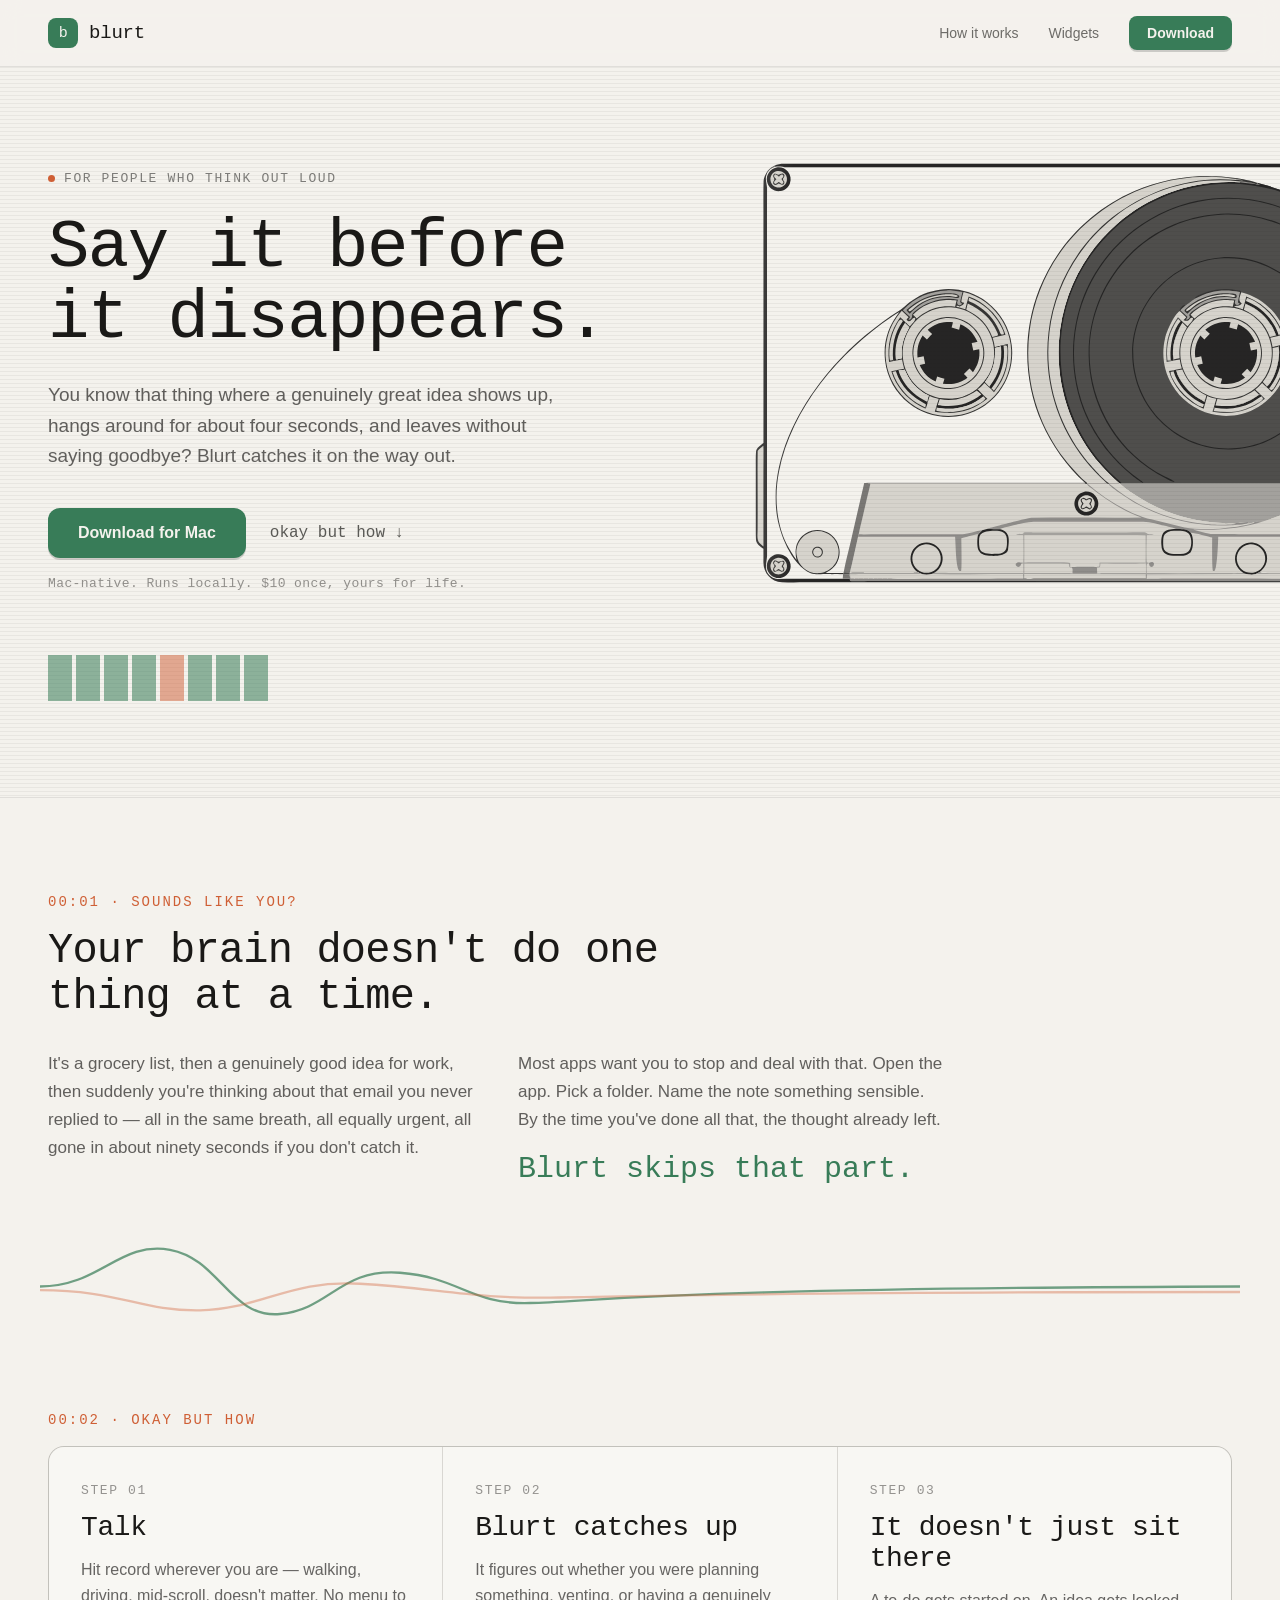
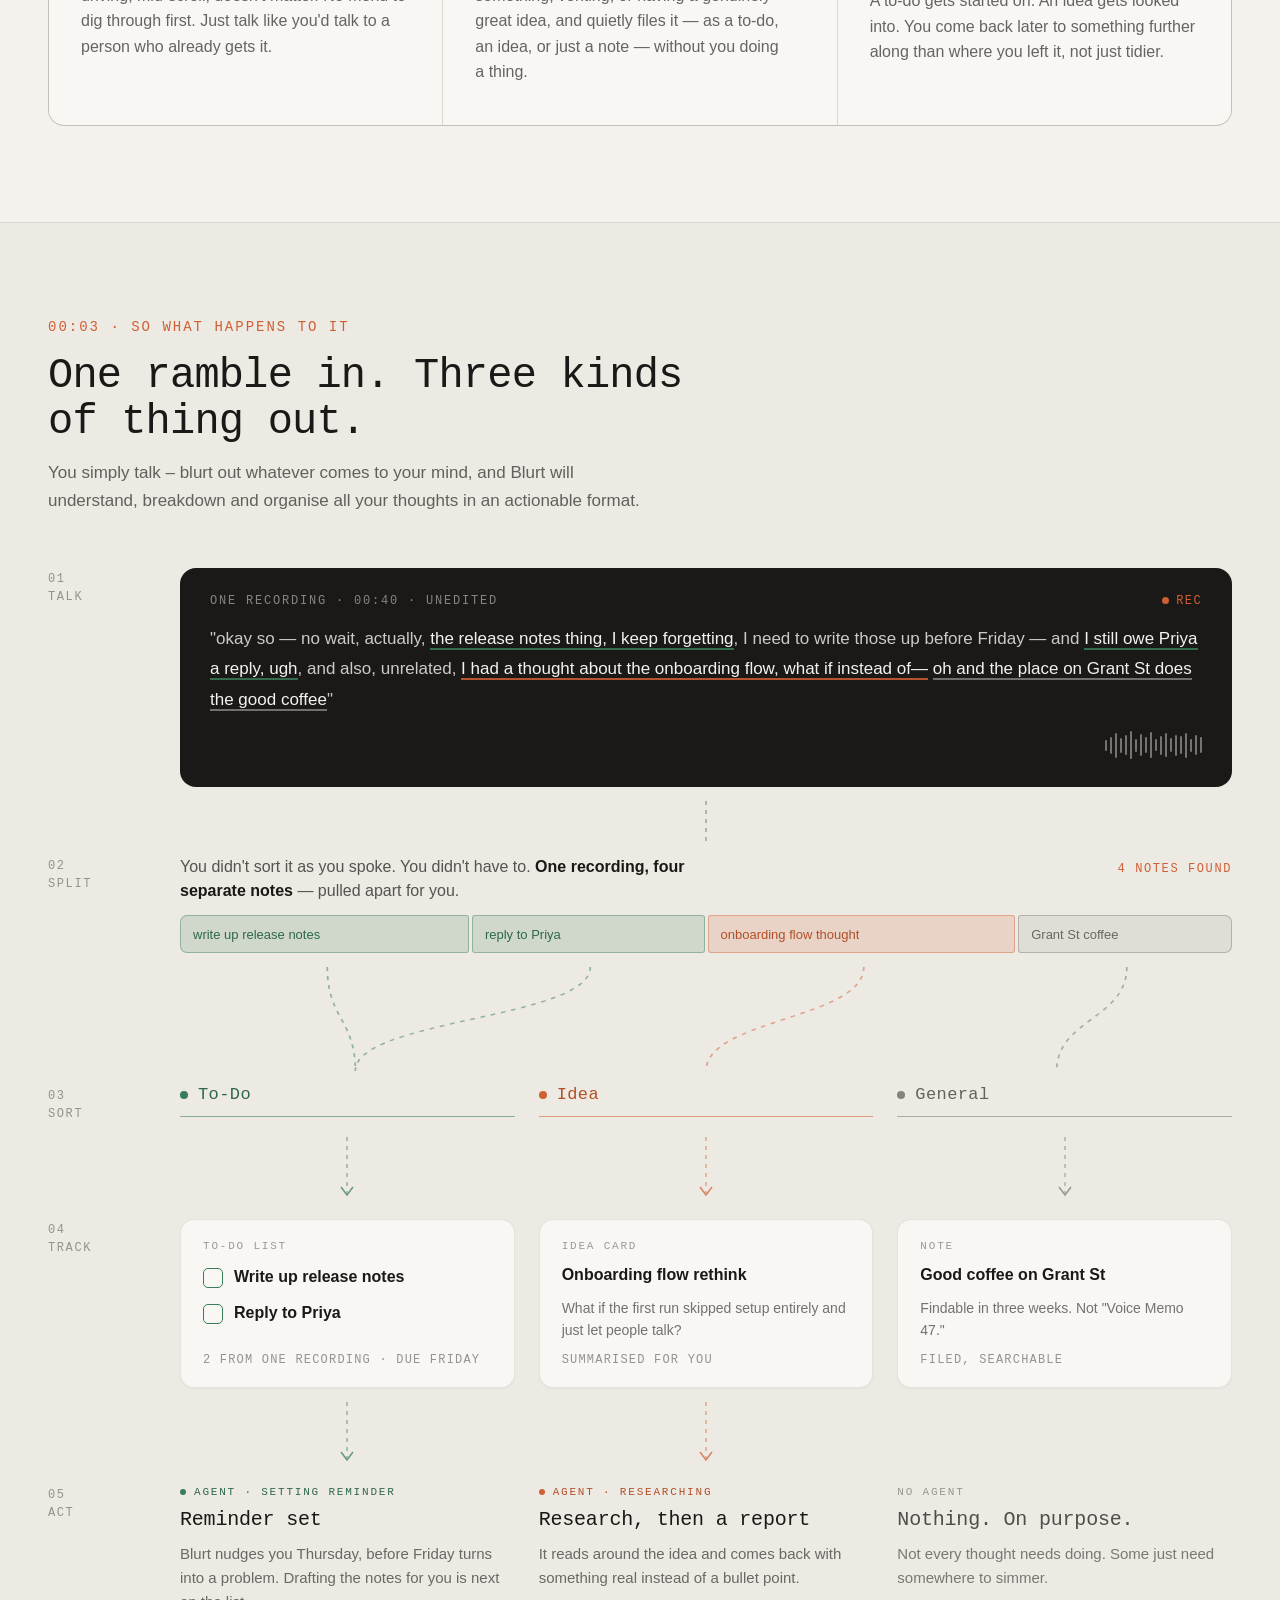
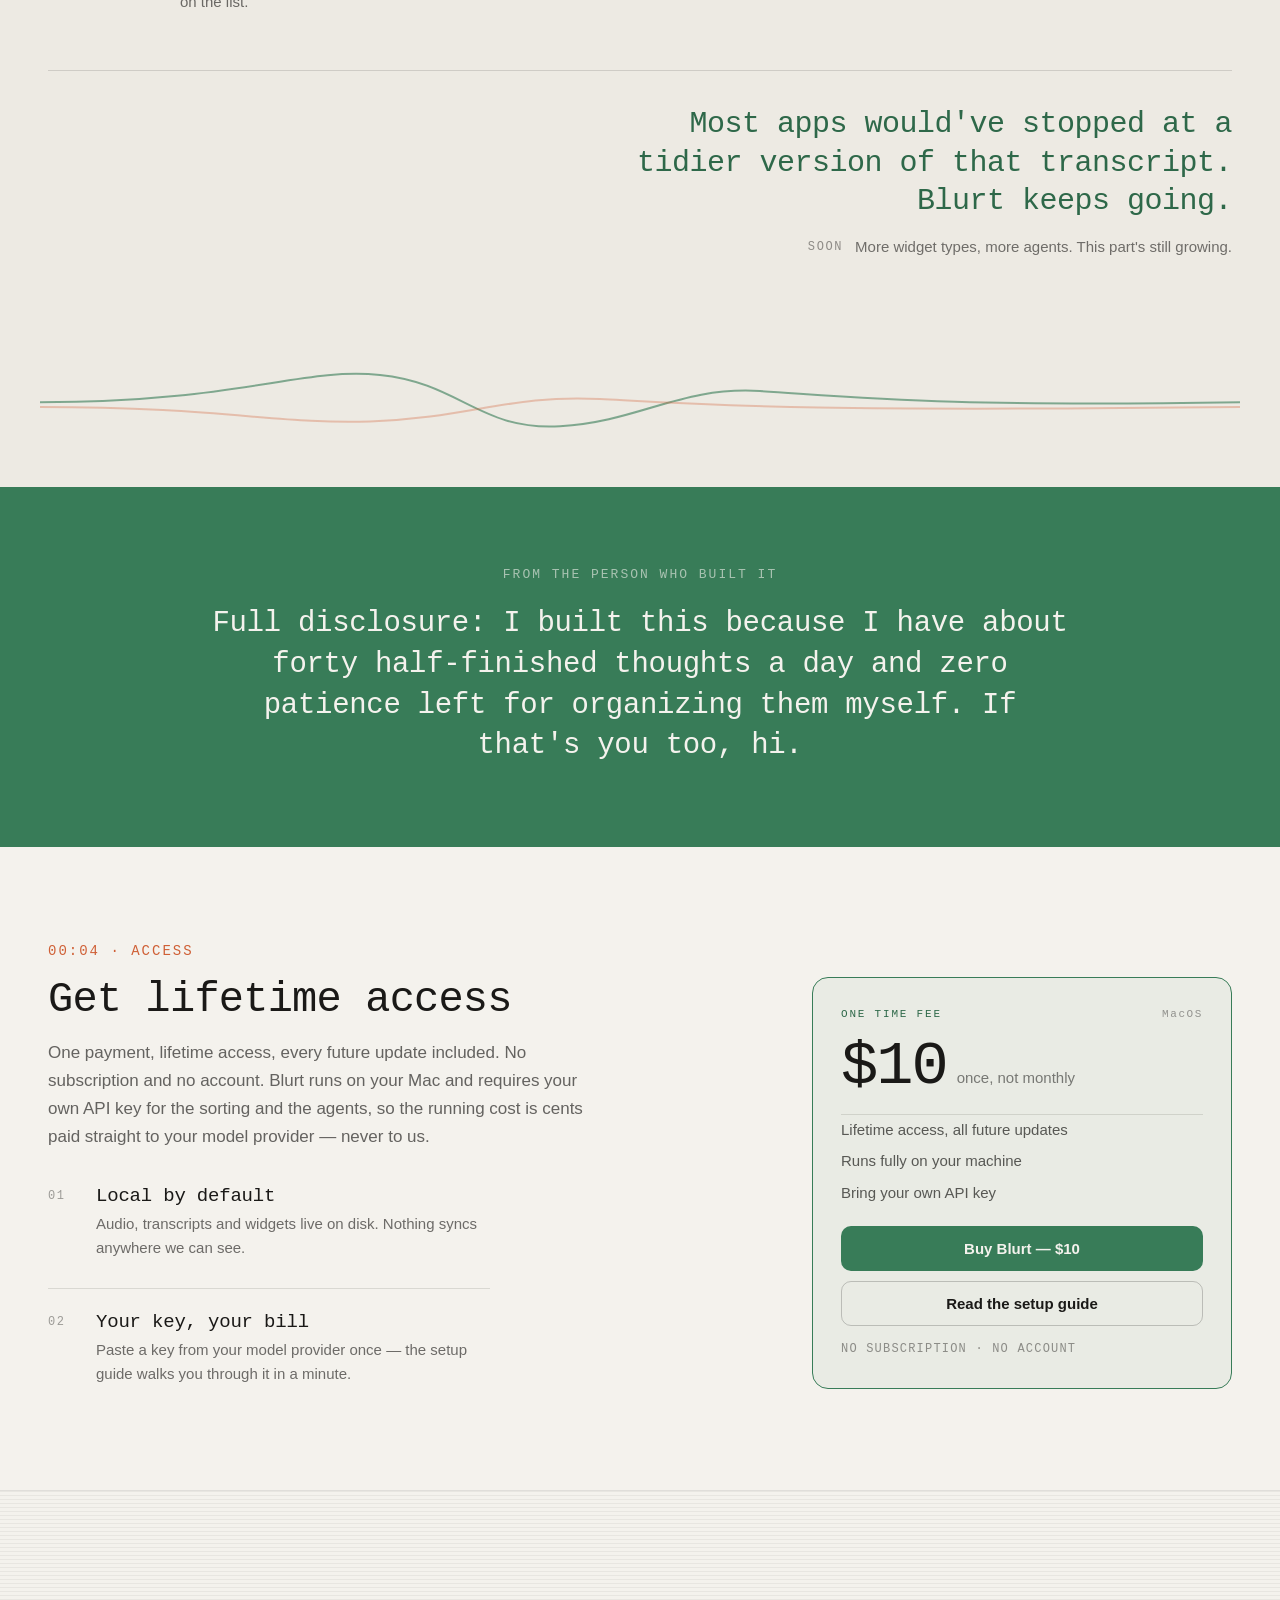
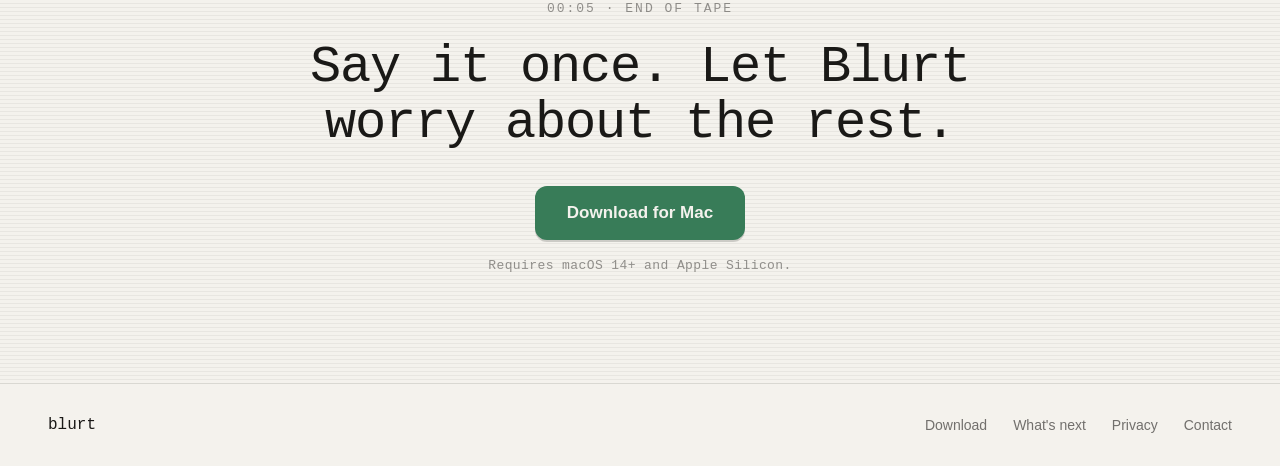
==== blurt/index.html @ 00340344 "Add Blurt landing page Co-Authored-By: Claude Sonnet 5.5 <noreply@anthropic.com>" ====
<!DOCTYPE html>
<html lang="en">
<head>
<meta charset="utf-8">
<meta name="viewport" content="width=device-width, initial-scale=1">
<title>Blurt — Say it before it disappears</title>
<meta name="description" content="Blurt — say it before it disappears.">
<style>
body{margin:0;background:#F4F2ED;-webkit-font-smoothing:antialiased}
a{color:#387C58;text-decoration:none}
a:hover{color:#CF5F35}
@keyframes blurtPulse{0%,100%{opacity:1}50%{opacity:.25}}
@keyframes blurtBars{0%,100%{transform:scaleY(.35)}50%{transform:scaleY(1)}}
</style>
</head>
<body>
<div style="background:#F4F2ED;color:#1A1917;font-family:-apple-system,'SF Pro Text','SF Pro Display','Helvetica Neue',sans-serif;overflow-x:hidden">

  <header style="position:sticky;top:0;z-index:20;display:flex;align-items:center;justify-content:space-between;gap:24px;padding:16px 48px;background:rgba(244,242,237,.86);backdrop-filter:blur(10px);border-bottom:1px solid rgba(26,25,23,.09)">
    <div style="display:flex;align-items:center;gap:11px">
      <div style="width:30px;height:30px;border-radius:8px;background:#387C58;display:flex;align-items:center;justify-content:center;font-family:'American Typewriter','Rockwell','Courier New',serif;font-size:15px;font-weight:500;color:#F4F2ED;letter-spacing:-.5px">b</div>
      <span style="font-family:'American Typewriter','Rockwell','Courier New',serif;font-size:19px;font-weight:500;letter-spacing:-.2px">blurt</span>
    </div>
    <nav style="display:flex;align-items:center;gap:30px">
      <a href="#how" style="font-size:14px;color:rgba(26,25,23,.62)">How it works</a>
      <a href="#sorts" style="font-size:14px;color:rgba(26,25,23,.62)">Widgets</a>
      <a href="#download" style="padding: 9px 18px; border-radius: 8px; background: #387C58; color: #F4F2ED; font-size: 14px; font-weight: 590; box-shadow: 0px 2px 0px 0px #1A19172E">Download</a>
    </nav>
  </header>

  <section style="position:relative;overflow:hidden;border-bottom:1px solid rgba(26,25,23,.09)">
    <div style="position:absolute;inset:0;pointer-events:none;z-index:2;background:repeating-linear-gradient(to bottom,rgba(26,25,23,.055) 0px,rgba(26,25,23,.055) 1px,transparent 1px,transparent 4px)"></div>
    <img src="/blurt/cassette.svg" alt="Cassette tape" style="position:absolute;left:56%;right:auto;top:52px;width:min(58vw,900px);opacity:.85;pointer-events:none;mix-blend-mode:multiply;z-index:0">
    <div style="position:absolute;inset:0;pointer-events:none;z-index:1;background:linear-gradient(to right,#F4F2ED 0%,rgba(244,242,237,.95) 42%,rgba(244,242,237,0) 62%)"></div>
    <div style="position:relative;z-index:3;max-width:1200px;margin:0 auto;padding:104px 48px 96px">
      <div style="max-width:min(600px,52%)">
        <div style="display:flex;align-items:center;gap:9px;margin-bottom:26px">
          <span style="width:7px;height:7px;border-radius:50%;background:#CF5F35;animation:blurtPulse 2.6s ease-in-out infinite"></span>
          <span style="font-family:'American Typewriter','Rockwell','Courier New',serif;font-size:13px;letter-spacing:1.6px;text-transform:uppercase;color:rgba(26,25,23,.55)">for people who think out loud</span>
        </div>
        <h1 style="margin:0 0 26px;font-family:'American Typewriter','Rockwell','Courier New',serif;font-size:clamp(44px,5.4vw,74px);line-height:1.03;font-weight:500;letter-spacing:-1.6px;text-wrap:balance">Say it before it disappears.</h1>
        <p style="margin:0 0 36px;font-size:19px;line-height:1.6;color:rgba(26,25,23,.68);max-width:520px;text-wrap:pretty">You know that thing where a genuinely great idea shows up, hangs around for about four seconds, and leaves without saying goodbye? Blurt catches it on the way out.</p>
        <div style="display:flex;align-items:center;gap:24px;flex-wrap:wrap">
          <a href="#download" style="padding: 16px 30px; border-radius: 12px; background: #387C58; color: #F4F2ED; font-size: 16px; font-weight: 600; box-shadow: 0px 2px 0px 0px #1A19172E">Download for Mac</a>
          <a href="#how" style="font-family:'American Typewriter','Rockwell','Courier New',serif;font-size:16px;color:rgba(26,25,23,.7)">okay but how ↓</a>
        </div>
        <p style="margin:18px 0 0;font-family:'American Typewriter','Rockwell','Courier New',serif;font-size:13px;letter-spacing:.4px;color:rgba(26,25,23,.45)">Mac-native. Runs locally. $10 once, yours for life.</p>
      </div>
      <div style="display:flex;align-items:center;gap:4px;height:46px;margin-top:64px;width:220px">
        <span style="flex:1;background:#387C58;opacity:.55;height:100%;transform-origin:center;animation:blurtBars 1.4s ease-in-out infinite"></span>
        <span style="flex:1;background:#387C58;opacity:.55;height:100%;transform-origin:center;animation:blurtBars 1.4s ease-in-out .15s infinite"></span>
        <span style="flex:1;background:#387C58;opacity:.55;height:100%;transform-origin:center;animation:blurtBars 1.4s ease-in-out .3s infinite"></span>
        <span style="flex:1;background:#387C58;opacity:.55;height:100%;transform-origin:center;animation:blurtBars 1.4s ease-in-out .45s infinite"></span>
        <span style="flex:1;background:#CF5F35;opacity:.5;height:100%;transform-origin:center;animation:blurtBars 1.4s ease-in-out .6s infinite"></span>
        <span style="flex:1;background:#387C58;opacity:.55;height:100%;transform-origin:center;animation:blurtBars 1.4s ease-in-out .75s infinite"></span>
        <span style="flex:1;background:#387C58;opacity:.55;height:100%;transform-origin:center;animation:blurtBars 1.4s ease-in-out .9s infinite"></span>
        <span style="flex:1;background:#387C58;opacity:.55;height:100%;transform-origin:center;animation:blurtBars 1.4s ease-in-out 1.05s infinite"></span>
      </div>
    </div>
  </section>

  <section style="max-width:1200px;margin:0 auto;padding:96px 48px 40px">
    <div style="font-family:'American Typewriter','Rockwell','Courier New',serif;font-size:14px;font-weight:500;letter-spacing:2px;color:#CF5F35;margin-bottom:18px">00:01 · SOUNDS LIKE YOU?</div>
    <h2 style="margin:0 0 30px;font-family:'American Typewriter','Rockwell','Courier New',serif;font-size:42px;line-height:1.1;letter-spacing:-.8px;max-width:640px;font-weight:500">Your brain doesn't do one thing at a time.</h2>
    <div style="display:grid;grid-template-columns:repeat(2,minmax(0,1fr));gap:40px;max-width:900px">
      <p style="margin:0;font-size:17px;line-height:1.65;color:rgba(26,25,23,.68);text-wrap:pretty">It's a grocery list, then a genuinely good idea for work, then suddenly you're thinking about that email you never replied to — all in the same breath, all equally urgent, all gone in about ninety seconds if you don't catch it.</p>
      <div style="display:flex;flex-direction:column;gap:18px">
        <p style="margin:0;font-size:17px;line-height:1.65;color:rgba(26,25,23,.68);text-wrap:pretty">Most apps want you to stop and deal with that. Open the app. Pick a folder. Name the note something sensible. By the time you've done all that, the thought already left.</p>
        <p style="margin: 0; font-family: 'American Typewriter','Rockwell','Courier New',serif; font-size: 30px; color: #387C58; font-weight: 500">Blurt skips that part.</p>
      </div>
    </div>
  </section>

  <div style="max-width:1200px;margin:0 auto;padding:0 0 20px">
    <svg viewBox="0 0 1200 120" preserveAspectRatio="none" style="display:block;width:100%;height:110px" fill="none">
      <path d="M0,66 C60,66 80,16 130,26 C180,36 190,101 240,96 C290,91 300,46 360,51 C420,56 430,86 490,84 C560,82 620,68 1200,66" stroke="#387C58" stroke-width="2.5" stroke-linecap="round" opacity=".7"></path>
      <path d="M0,70 C80,70 100,93 160,92 C220,91 250,58 320,63 C400,68 430,80 520,78 C700,74 900,72 1200,72" stroke="#CF5F35" stroke-width="2.5" stroke-linecap="round" opacity=".38"></path>
    </svg>
  </div>

  <section id="how" style="max-width:1200px;margin:0 auto;padding:56px 48px 96px">
    <div style="font-family:'American Typewriter','Rockwell','Courier New',serif;font-size:14px;font-weight:500;letter-spacing:2px;color:#CF5F35;margin-bottom:18px">00:02 · OKAY BUT HOW</div>
    <div style="display:grid;grid-template-columns:repeat(3,minmax(0,1fr));gap:1px;background:rgba(26,25,23,.12);border:1px solid rgba(26,25,23,.12);border-radius:16px;overflow:hidden">
      <div style="background:#F8F7F3;padding:36px 32px 40px;display:flex;flex-direction:column;gap:14px">
        <div style="font-family:'American Typewriter','Rockwell','Courier New',serif;font-size:13px;letter-spacing:1.6px;color:rgba(26,25,23,.45)">STEP 01</div>
        <h3 style="margin:0;font-family:'American Typewriter','Rockwell','Courier New',serif;font-size:28px;letter-spacing:-.4px;font-weight:500">Talk</h3>
        <p style="margin:0;font-size:16px;line-height:1.6;color:rgba(26,25,23,.66);text-wrap:pretty">Hit record wherever you are — walking, driving, mid-scroll, doesn't matter. No menu to dig through first. Just talk like you'd talk to a person who already gets it.</p>
      </div>
      <div style="background:#F8F7F3;padding:36px 32px 40px;display:flex;flex-direction:column;gap:14px">
        <div style="font-family:'American Typewriter','Rockwell','Courier New',serif;font-size:13px;letter-spacing:1.6px;color:rgba(26,25,23,.45)">STEP 02</div>
        <h3 style="margin:0;font-family:'American Typewriter','Rockwell','Courier New',serif;font-size:28px;letter-spacing:-.4px;font-weight:500">Blurt catches up</h3>
        <p style="margin:0;font-size:16px;line-height:1.6;color:rgba(26,25,23,.66);text-wrap:pretty">It figures out whether you were planning something, venting, or having a genuinely great idea, and quietly files it — as a to-do, an idea, or just a note — without you doing a thing.</p>
      </div>
      <div style="background:#F8F7F3;padding:36px 32px 40px;display:flex;flex-direction:column;gap:14px">
        <div style="font-family:'American Typewriter','Rockwell','Courier New',serif;font-size:13px;letter-spacing:1.6px;color:rgba(26,25,23,.45)">STEP 03</div>
        <h3 style="margin:0;font-family:'American Typewriter','Rockwell','Courier New',serif;font-size:28px;letter-spacing:-.4px;font-weight:500">It doesn't just sit there</h3>
        <p style="margin:0;font-size:16px;line-height:1.6;color:rgba(26,25,23,.66);text-wrap:pretty">A to-do gets started on. An idea gets looked into. You come back later to something further along than where you left it, not just tidier.</p>
      </div>
    </div>
  </section>

  <section id="sorts" style="background:#EDEAE3;border-top:1px solid rgba(26,25,23,.09)">
    <div style="max-width: 1200px; margin: 0 auto; padding: 96px 48px; padding-left: 48px; padding-right: 48px">
      <div style="font-family:'American Typewriter','Rockwell','Courier New',serif;font-size:14px;font-weight:500;letter-spacing:2px;color:#CF5F35;margin-bottom:18px">00:03 · SO WHAT HAPPENS TO IT</div>
      <h2 style="margin:0 0 14px;font-weight:500;font-family:'American Typewriter','Rockwell','Courier New',serif;font-size:42px;line-height:1.1;letter-spacing:-.8px;max-width:700px">One ramble in. Three kinds of thing out.</h2>
      <p style="margin:0 0 52px;font-size:17px;line-height:1.65;color:rgba(26,25,23,.66);max-width:600px;text-wrap:pretty">You simply talk – blurt out whatever comes to your mind, and Blurt will understand, breakdown and organise all your thoughts in an actionable format.&nbsp;</p>

      <div style="display:grid;grid-template-columns:104px minmax(0,1fr);gap:14px 28px;align-items:start">

        <div style="padding-top:2px;font-family:'American Typewriter','Rockwell','Courier New',serif;font-size:12px;letter-spacing:1.6px;color:rgba(26,25,23,.42);line-height:1.5">01<br>TALK</div>
        <div style="background:#1A1917;border-radius:16px;padding:26px 30px 28px;display:flex;flex-direction:column;gap:16px">
          <div style="display:flex;align-items:center;justify-content:space-between">
            <span style="font-family:'American Typewriter','Rockwell','Courier New',serif;font-size:12px;letter-spacing:1.8px;color:rgba(244,242,237,.5)">ONE RECORDING · 00:40 · UNEDITED</span>
            <span style="display:flex;align-items:center;gap:7px;font-family:'American Typewriter','Rockwell','Courier New',serif;font-size:12px;letter-spacing:1.4px;color:#CF5F35"><span style="width:7px;height:7px;border-radius:50%;background:#CF5F35;animation:blurtPulse 1.8s ease-in-out infinite"></span>REC</span>
          </div>
          <p style="margin:0;font-size:17px;line-height:1.8;color:rgba(244,242,237,.82);text-wrap:pretty">"okay so — no wait, actually, <span style="color:#F4F2ED;border-bottom:2px solid rgba(56,124,88,.85)">the release notes thing, I keep forgetting</span>, I need to write those up before Friday — and <span style="color:#F4F2ED;border-bottom:2px solid rgba(56,124,88,.85)">I still owe Priya a reply, ugh</span>, and also, unrelated, <span style="color:#F4F2ED;border-bottom:2px solid rgba(207,95,53,.85)">I had a thought about the onboarding flow, what if instead of—</span> <span style="color:#F4F2ED;border-bottom:2px solid rgba(244,242,237,.4)">oh and the place on Grant St does the good coffee</span>"</p>
          <div style="display:flex;align-items:center;justify-content:flex-end;gap:3px;height:28px"><span style="width:2px;flex:none;border-radius:1px;background:rgba(244,242,237,.42);height:38%;transform-origin:center;animation:blurtBars 1.15s ease-in-out 0.00s infinite"></span><span style="width:2px;flex:none;border-radius:1px;background:rgba(244,242,237,.42);height:62%;transform-origin:center;animation:blurtBars 1.28s ease-in-out 0.04s infinite"></span><span style="width:2px;flex:none;border-radius:1px;background:rgba(244,242,237,.42);height:88%;transform-origin:center;animation:blurtBars 1.41s ease-in-out 0.09s infinite"></span><span style="width:2px;flex:none;border-radius:1px;background:rgba(244,242,237,.42);height:54%;transform-origin:center;animation:blurtBars 1.54s ease-in-out 0.14s infinite"></span><span style="width:2px;flex:none;border-radius:1px;background:rgba(244,242,237,.42);height:72%;transform-origin:center;animation:blurtBars 1.67s ease-in-out 0.18s infinite"></span><span style="width:2px;flex:none;border-radius:1px;background:rgba(244,242,237,.42);height:100%;transform-origin:center;animation:blurtBars 1.80s ease-in-out 0.22s infinite"></span><span style="width:2px;flex:none;border-radius:1px;background:rgba(244,242,237,.42);height:46%;transform-origin:center;animation:blurtBars 1.93s ease-in-out 0.27s infinite"></span><span style="width:2px;flex:none;border-radius:1px;background:rgba(244,242,237,.42);height:80%;transform-origin:center;animation:blurtBars 1.15s ease-in-out 0.32s infinite"></span><span style="width:2px;flex:none;border-radius:1px;background:rgba(244,242,237,.42);height:58%;transform-origin:center;animation:blurtBars 1.28s ease-in-out 0.36s infinite"></span><span style="width:2px;flex:none;border-radius:1px;background:rgba(244,242,237,.42);height:94%;transform-origin:center;animation:blurtBars 1.41s ease-in-out 0.40s infinite"></span><span style="width:2px;flex:none;border-radius:1px;background:rgba(244,242,237,.42);height:42%;transform-origin:center;animation:blurtBars 1.54s ease-in-out 0.45s infinite"></span><span style="width:2px;flex:none;border-radius:1px;background:rgba(244,242,237,.42);height:68%;transform-origin:center;animation:blurtBars 1.67s ease-in-out 0.49s infinite"></span><span style="width:2px;flex:none;border-radius:1px;background:rgba(244,242,237,.42);height:86%;transform-origin:center;animation:blurtBars 1.80s ease-in-out 0.54s infinite"></span><span style="width:2px;flex:none;border-radius:1px;background:rgba(244,242,237,.42);height:50%;transform-origin:center;animation:blurtBars 1.93s ease-in-out 0.58s infinite"></span><span style="width:2px;flex:none;border-radius:1px;background:rgba(244,242,237,.42);height:76%;transform-origin:center;animation:blurtBars 1.15s ease-in-out 0.63s infinite"></span><span style="width:2px;flex:none;border-radius:1px;background:rgba(244,242,237,.42);height:64%;transform-origin:center;animation:blurtBars 1.28s ease-in-out 0.67s infinite"></span><span style="width:2px;flex:none;border-radius:1px;background:rgba(244,242,237,.42);height:90%;transform-origin:center;animation:blurtBars 1.41s ease-in-out 0.72s infinite"></span><span style="width:2px;flex:none;border-radius:1px;background:rgba(244,242,237,.42);height:48%;transform-origin:center;animation:blurtBars 1.54s ease-in-out 0.77s infinite"></span><span style="width:2px;flex:none;border-radius:1px;background:rgba(244,242,237,.42);height:70%;transform-origin:center;animation:blurtBars 1.67s ease-in-out 0.81s infinite"></span><span style="width:2px;flex:none;border-radius:1px;background:rgba(244,242,237,.42);height:56%;transform-origin:center;animation:blurtBars 1.80s ease-in-out 0.85s infinite"></span></div>
        </div>

        <div></div>
        <svg viewBox="0 0 900 40" preserveAspectRatio="none" style="display:block;width:100%;height:40px" fill="none">
          <path d="M450 0 L450 40" stroke="rgba(26,25,23,.3)" stroke-width="1.5" stroke-dasharray="4 5"></path>
        </svg>

        <div style="padding-top:2px;font-family:'American Typewriter','Rockwell','Courier New',serif;font-size:12px;letter-spacing:1.6px;color:rgba(26,25,23,.42);line-height:1.5">02<br>SPLIT</div>
        <div style="display:flex;flex-direction:column;gap:12px">
          <div style="display:flex;align-items:baseline;justify-content:space-between;gap:16px">
            <p style="margin:0;font-size:16px;line-height:1.5;color:rgba(26,25,23,.72);max-width:560px;text-wrap:pretty">You didn't sort it as you spoke. You didn't have to. <span style="color:#1A1917;font-weight:590">One recording, four separate notes</span> — pulled apart for you.</p>
            <span style="font-family:'American Typewriter','Rockwell','Courier New',serif;font-size:12px;letter-spacing:1.6px;color:#CF5F35;flex:none">4 NOTES FOUND</span>
          </div>
          <div style="display:flex;gap:3px;height:38px">
            <div style="flex:28;border-radius:7px 3px 3px 7px;background:rgba(56,124,88,.16);border:1px solid rgba(56,124,88,.4);display:flex;align-items:center;padding:0 12px;overflow:hidden"><span style="font-size:13px;color:#2E6849;white-space:nowrap;overflow:hidden;text-overflow:ellipsis">write up release notes</span></div>
            <div style="flex:22;border-radius:3px;background:rgba(56,124,88,.16);border:1px solid rgba(56,124,88,.4);display:flex;align-items:center;padding:0 12px;overflow:hidden"><span style="font-size:13px;color:#2E6849;white-space:nowrap;overflow:hidden;text-overflow:ellipsis">reply to Priya</span></div>
            <div style="flex:30;border-radius:3px;background:rgba(207,95,53,.16);border:1px solid rgba(207,95,53,.4);display:flex;align-items:center;padding:0 12px;overflow:hidden"><span style="font-size:13px;color:#B24F28;white-space:nowrap;overflow:hidden;text-overflow:ellipsis">onboarding flow thought</span></div>
            <div style="flex:20;border-radius:3px 7px 7px 3px;background:rgba(26,25,23,.06);border:1px solid rgba(26,25,23,.22);display:flex;align-items:center;padding:0 12px;overflow:hidden"><span style="font-size:13px;color:rgba(26,25,23,.6);white-space:nowrap;overflow:hidden;text-overflow:ellipsis">Grant St coffee</span></div>
          </div>
        </div>

        <div></div>
        <svg viewBox="0 0 900 104" preserveAspectRatio="none" style="display:block;width:100%;height:104px" fill="none">
          <path d="M126 0 C126 52 150 52 150 104" stroke="rgba(56,124,88,.5)" stroke-width="1.5" stroke-dasharray="4 5"></path>
          <path d="M351 0 C351 52 150 52 150 104" stroke="rgba(56,124,88,.5)" stroke-width="1.5" stroke-dasharray="4 5"></path>
          <path d="M585 0 C585 52 450 52 450 104" stroke="rgba(207,95,53,.5)" stroke-width="1.5" stroke-dasharray="4 5"></path>
          <path d="M810 0 C810 52 750 52 750 104" stroke="rgba(26,25,23,.3)" stroke-width="1.5" stroke-dasharray="4 5"></path>
        </svg>

        <div style="padding-top:2px;font-family:'American Typewriter','Rockwell','Courier New',serif;font-size:12px;letter-spacing:1.6px;color:rgba(26,25,23,.42);line-height:1.5">03<br>SORT</div>
        <div style="display:grid;grid-template-columns:repeat(3,minmax(0,1fr));gap:24px">
          <div style="display:flex;align-items:center;gap:10px;padding:0 0 12px;border-bottom:1.5px solid rgba(56,124,88,.55)">
            <span style="width:8px;height:8px;border-radius:50%;background:#387C58;flex:none"></span>
            <span style="font-family:'American Typewriter','Rockwell','Courier New',serif;font-size:17px;letter-spacing:.4px;color:#2E6849">To-Do</span>
          </div>
          <div style="display:flex;align-items:center;gap:10px;padding:0 0 12px;border-bottom:1.5px solid rgba(207,95,53,.55)">
            <span style="width:8px;height:8px;border-radius:50%;background:#CF5F35;flex:none"></span>
            <span style="font-family:'American Typewriter','Rockwell','Courier New',serif;font-size:17px;letter-spacing:.4px;color:#B24F28">Idea</span>
          </div>
          <div style="display:flex;align-items:center;gap:10px;padding:0 0 12px;border-bottom:1.5px solid rgba(26,25,23,.3)">
            <span style="width:8px;height:8px;border-radius:50%;background:rgba(26,25,23,.5);flex:none"></span>
            <span style="font-family:'American Typewriter','Rockwell','Courier New',serif;font-size:17px;letter-spacing:.4px;color:rgba(26,25,23,.65)">General</span>
          </div>
        </div>

        <div></div>
        <div style="display:grid;grid-template-columns:repeat(3,minmax(0,1fr));gap:24px">
          <div style="display:flex;justify-content:center"><svg viewBox="0 0 40 68" style="display:block;width:40px;height:68px" fill="none"><path d="M20 0 L20 56" stroke="rgba(56,124,88,.5)" stroke-width="1.5" stroke-dasharray="4 5"></path><path d="M14 50 L20 58 L26 50" stroke="rgba(56,124,88,.75)" stroke-width="1.5"></path></svg></div>
          <div style="display:flex;justify-content:center"><svg viewBox="0 0 40 68" style="display:block;width:40px;height:68px" fill="none"><path d="M20 0 L20 56" stroke="rgba(207,95,53,.5)" stroke-width="1.5" stroke-dasharray="4 5"></path><path d="M14 50 L20 58 L26 50" stroke="rgba(207,95,53,.75)" stroke-width="1.5"></path></svg></div>
          <div style="display:flex;justify-content:center"><svg viewBox="0 0 40 68" style="display:block;width:40px;height:68px" fill="none"><path d="M20 0 L20 56" stroke="rgba(26,25,23,.28)" stroke-width="1.5" stroke-dasharray="4 5"></path><path d="M14 50 L20 58 L26 50" stroke="rgba(26,25,23,.4)" stroke-width="1.5"></path></svg></div>
        </div>

        <div style="padding-top:2px;font-family:'American Typewriter','Rockwell','Courier New',serif;font-size:12px;letter-spacing:1.6px;color:rgba(26,25,23,.42);line-height:1.5">04<br>TRACK</div>
        <div style="display:grid;grid-template-columns:repeat(3,minmax(0,1fr));gap:24px;align-items:stretch">
          <div style="background:#F8F7F3;border:1px solid rgba(26,25,23,.09);border-radius:14px;padding:20px 22px;display:flex;flex-direction:column;gap:14px;box-shadow:0 1px 2px rgba(26,25,23,.04)">
            <span style="font-family:'American Typewriter','Rockwell','Courier New',serif;font-size:11px;letter-spacing:1.8px;color:rgba(26,25,23,.42)">TO-DO LIST</span>
            <div style="display:flex;gap:11px;align-items:flex-start">
              <span style="width:18px;height:18px;border-radius:5px;border:1.5px solid #387C58;flex:none;margin-top:2px"></span>
              <span style="font-size:16px;font-weight:590;line-height:1.35">Write up release notes</span>
            </div>
            <div style="display:flex;gap:11px;align-items:flex-start">
              <span style="width:18px;height:18px;border-radius:5px;border:1.5px solid #387C58;flex:none;margin-top:2px"></span>
              <span style="font-size:16px;font-weight:590;line-height:1.35">Reply to Priya</span>
            </div>
            <span style="align-self:flex-start;font-family:'American Typewriter','Rockwell','Courier New',serif;font-size:12px;letter-spacing:1.2px;color:rgba(26,25,23,.45);margin-top:auto">2 FROM ONE RECORDING · DUE FRIDAY</span>
          </div>
          <div style="background:#F8F7F3;border:1px solid rgba(26,25,23,.09);border-radius:14px;padding:20px 22px;display:flex;flex-direction:column;gap:12px;box-shadow:0 1px 2px rgba(26,25,23,.04)">
            <span style="font-family:'American Typewriter','Rockwell','Courier New',serif;font-size:11px;letter-spacing:1.8px;color:rgba(26,25,23,.42)">IDEA CARD</span>
            <span style="font-size:16px;font-weight:590;line-height:1.35">Onboarding flow rethink</span>
            <p style="margin:0;font-size:14px;line-height:1.55;color:rgba(26,25,23,.6)">What if the first run skipped setup entirely and just let people talk?</p>
            <span style="align-self:flex-start;font-family:'American Typewriter','Rockwell','Courier New',serif;font-size:12px;letter-spacing:1.2px;color:rgba(26,25,23,.45);margin-top:auto">SUMMARISED FOR YOU</span>
          </div>
          <div style="background:#F8F7F3;border:1px solid rgba(26,25,23,.09);border-radius:14px;padding:20px 22px;display:flex;flex-direction:column;gap:12px;box-shadow:0 1px 2px rgba(26,25,23,.04)">
            <span style="font-family:'American Typewriter','Rockwell','Courier New',serif;font-size:11px;letter-spacing:1.8px;color:rgba(26,25,23,.42)">NOTE</span>
            <span style="font-size:16px;font-weight:590;line-height:1.35">Good coffee on Grant St</span>
            <p style="margin:0;font-size:14px;line-height:1.55;color:rgba(26,25,23,.6)">Findable in three weeks. Not "Voice Memo 47."</p>
            <span style="align-self:flex-start;font-family:'American Typewriter','Rockwell','Courier New',serif;font-size:12px;letter-spacing:1.2px;color:rgba(26,25,23,.45);margin-top:auto">FILED, SEARCHABLE</span>
          </div>
        </div>

        <div></div>
        <div style="display:grid;grid-template-columns:repeat(3,minmax(0,1fr));gap:24px">
          <div style="display:flex;justify-content:center"><svg viewBox="0 0 40 68" style="display:block;width:40px;height:68px" fill="none"><path d="M20 0 L20 56" stroke="rgba(56,124,88,.5)" stroke-width="1.5" stroke-dasharray="4 5"></path><path d="M14 50 L20 58 L26 50" stroke="rgba(56,124,88,.75)" stroke-width="1.5"></path></svg></div>
          <div style="display:flex;justify-content:center"><svg viewBox="0 0 40 68" style="display:block;width:40px;height:68px" fill="none"><path d="M20 0 L20 56" stroke="rgba(207,95,53,.5)" stroke-width="1.5" stroke-dasharray="4 5"></path><path d="M14 50 L20 58 L26 50" stroke="rgba(207,95,53,.75)" stroke-width="1.5"></path></svg></div>
          <div></div>
        </div>

        <div style="padding-top:2px;font-family:'American Typewriter','Rockwell','Courier New',serif;font-size:12px;letter-spacing:1.6px;color:rgba(26,25,23,.42);line-height:1.5">05<br>ACT</div>
        <div style="display:grid;grid-template-columns:repeat(3,minmax(0,1fr));gap:24px;align-items:stretch">
          <div style="display:flex;flex-direction:column;gap:9px;padding-top:2px">
            <span style="display:flex;align-items:center;gap:8px;font-family:'American Typewriter','Rockwell','Courier New',serif;font-size:11px;letter-spacing:1.8px;color:#2E6849"><span style="width: 6px; height: 6px; border-radius: 50%; background: rgb(56, 124, 88); animation: 2s ease-in-out 0s infinite normal none running blurtPulse;"></span>AGENT · SETTING REMINDER</span>
            <span style="font-family:'American Typewriter','Rockwell','Courier New',serif;font-size:20px;font-weight:500;line-height:1.3;letter-spacing:-.2px">Reminder set</span>
            <p style="margin:0;font-size:15px;line-height:1.6;color:rgba(26,25,23,.62);text-wrap:pretty">Blurt nudges you Thursday, before Friday turns into a problem. Drafting the notes for you is next on the list.</p>
          </div>
          <div style="display:flex;flex-direction:column;gap:9px;padding-top:2px">
            <span style="display:flex;align-items:center;gap:8px;font-family:'American Typewriter','Rockwell','Courier New',serif;font-size:11px;letter-spacing:1.8px;color:#B24F28"><span style="width:6px;height:6px;border-radius:50%;background:#CF5F35;animation:blurtPulse 2s ease-in-out infinite"></span>AGENT · RESEARCHING</span>
            <span style="font-family:'American Typewriter','Rockwell','Courier New',serif;font-size:20px;font-weight:500;line-height:1.3;letter-spacing:-.2px">Research, then a report</span>
            <p style="margin:0;font-size:15px;line-height:1.6;color:rgba(26,25,23,.62);text-wrap:pretty">It reads around the idea and comes back with something real instead of a bullet point.</p>
          </div>
          <div style="display:flex;flex-direction:column;gap:9px;padding-top:2px">
            <span style="font-family:'American Typewriter','Rockwell','Courier New',serif;font-size:11px;letter-spacing:1.8px;color:rgba(26,25,23,.4)">NO AGENT</span>
            <span style="font-family:'American Typewriter','Rockwell','Courier New',serif;font-size:20px;font-weight:500;line-height:1.3;letter-spacing:-.2px;color:rgba(26,25,23,.75)">Nothing. On purpose.</span>
            <p style="margin:0;font-size:15px;line-height:1.6;color:rgba(26,25,23,.55);text-wrap:pretty">Not every thought needs doing. Some just need somewhere to simmer.</p>
          </div>
        </div>
      </div>

      <div style="display:flex;flex-direction:column;align-items:flex-end;gap:18px;margin-top:56px;padding-top:34px;border-top:1px solid rgba(26,25,23,.14)">
        <p style="margin:0;font-family:'American Typewriter','Rockwell','Courier New',serif;font-size:30px;font-weight:500;line-height:1.28;letter-spacing:-.5px;color:#2E6849;max-width:620px;margin-left:auto;text-align:right;text-wrap:pretty">Most apps would've stopped at a tidier version of that transcript. Blurt keeps going.</p>
        <span style="display:flex;align-items:center;gap:12px">
          <span style="font-family:'American Typewriter','Rockwell','Courier New',serif;font-size:12px;letter-spacing:1.6px;color:rgba(26,25,23,.45)">SOON</span>
          <span style="font-size:15px;color:rgba(26,25,23,.6)">More widget types, more agents. This part's still growing.</span>
        </span>
      </div>
    </div>
  </section>

  <div style="background:#EDEAE3"><div style="max-width:1200px;margin:0 auto;padding:0 0 40px">
    <svg viewBox="0 0 1200 120" preserveAspectRatio="none" style="display:block;width:100%;height:96px" fill="none">
      <path d="M0,64 C200,64 260,20 340,30 C420,40 440,100 520,94 C600,88 640,44 720,50 C820,58 900,70 1200,64" stroke="#387C58" stroke-width="2.5" stroke-linecap="round" opacity=".6"></path>
      <path d="M0,70 C180,70 240,92 330,88 C430,84 470,54 560,60 C680,68 760,76 1200,70" stroke="#CF5F35" stroke-width="2.5" stroke-linecap="round" opacity=".32"></path>
    </svg>
  </div></div>
  <section style="background:#387C58;color:#F4F2ED">
    <div style="max-width:860px;margin:0 auto;padding:80px 48px;text-align:center">
      <div style="font-family:'American Typewriter','Rockwell','Courier New',serif;font-size:13px;letter-spacing:2px;color:rgba(244,242,237,.6);margin-bottom:22px">FROM THE PERSON WHO BUILT IT</div>
      <p style="margin:0;font-family:'American Typewriter','Rockwell','Courier New',serif;font-size:29px;line-height:1.4;letter-spacing:-.3px;text-wrap:pretty">Full disclosure: I built this because I have about forty half-finished thoughts a day and zero patience left for organizing them myself. If that's you too, hi.</p>
    </div>
  </section>

  <section id="buy" style="max-width:1200px;margin:0 auto;padding:96px 48px">
    <div style="font-family:'American Typewriter','Rockwell','Courier New',serif;font-size:14px;font-weight:500;letter-spacing:2px;color:#CF5F35;margin-bottom:18px">00:04 · ACCESS</div>
    <div style="display:grid;grid-template-columns:minmax(0,1fr) minmax(0,420px);gap:56px;align-items:start">
      <div>
        <h2 style="margin:0 0 16px;font-family:'American Typewriter','Rockwell','Courier New',serif;font-size:42px;line-height:1.1;letter-spacing:-.8px;font-weight:500;max-width:600px">Get lifetime access</h2>
        <p style="margin:0 0 34px;font-size:17px;line-height:1.65;color:rgba(26,25,23,.66);max-width:560px;text-wrap:pretty">One payment, lifetime access, every future update included. No subscription and no account. Blurt runs on your Mac and requires your own API key for the sorting and the agents, so the running cost is cents paid straight to your model provider — never to us.</p>
        <div style="display: grid; gap: 22px; max-width: 560px; width: 442px; height: 209px">
          <div style="display:flex;gap:14px;align-items:flex-start;padding-bottom:20px;border-bottom:1px solid rgba(26,25,23,.12)">
            <span style="font-family:'American Typewriter','Rockwell','Courier New',serif;font-size:12px;letter-spacing:1.6px;color:rgba(26,25,23,.4);flex:none;padding-top:4px;width:34px">01</span>
            <div>
              <span style="display:block;font-family:'American Typewriter','Rockwell','Courier New',serif;font-size:19px;font-weight:500;letter-spacing:-.2px;margin-bottom:5px">Local by default</span>
              <span style="font-size:15px;line-height:1.6;color:rgba(26,25,23,.62)">Audio, transcripts and widgets live on disk. Nothing syncs anywhere we can see.</span>
            </div>
          </div>
          <div style="display:flex;gap:14px;align-items:flex-start">
            <span style="font-family:'American Typewriter','Rockwell','Courier New',serif;font-size:12px;letter-spacing:1.6px;color:rgba(26,25,23,.4);flex:none;padding-top:4px;width:34px">02</span>
            <div>
              <span style="display:block;font-family:'American Typewriter','Rockwell','Courier New',serif;font-size:19px;font-weight:500;letter-spacing:-.2px;margin-bottom:5px">Your key, your bill</span>
              <span style="font-size:15px;line-height:1.6;color:rgba(26,25,23,.62)">Paste a key from your model provider once — the setup guide walks you through it in a minute.</span>
            </div>
          </div>
        </div>
      </div>
      <div style="border:1.5px solid #387C58;border-radius:16px;padding:30px 28px 32px;background:rgba(56,124,88,.06);display:flex;flex-direction:column;gap:16px">
        <div style="display:flex;align-items:center;justify-content:space-between;gap:12px">
          <span style="font-family:'American Typewriter','Rockwell','Courier New',serif;font-size:11px;letter-spacing:1.8px;color:#2E6849">ONE TIME FEE</span>
          <span style="font-family:'American Typewriter','Rockwell','Courier New',serif;font-size:11px;letter-spacing:1.6px;color:rgba(26,25,23,.42)">MacOS</span>
        </div>
        <div style="display:flex;align-items:baseline;gap:10px">
          <span style="font-family:'American Typewriter','Rockwell','Courier New',serif;font-size:62px;font-weight:500;line-height:1;letter-spacing:-2px">$10</span>
          <span style="font-size:15px;color:rgba(26,25,23,.55)">once, not monthly</span>
        </div>
        <div style="display:grid;gap:9px;padding-top:4px;border-top:1px solid rgba(26,25,23,.12)">
          <span style="font-size:15px;line-height:1.5;color:rgba(26,25,23,.7)">Lifetime access, all future updates</span>
          <span style="font-size:15px;line-height:1.5;color:rgba(26,25,23,.7)">Runs fully on your machine</span>
          <span style="font-size:15px;line-height:1.5;color:rgba(26,25,23,.7)">Bring your own API key</span>
        </div>
        <div style="display:flex;flex-direction:column;gap:10px;margin-top:6px">
          <a href="#download" style="padding:14px 24px;border-radius:10px;background:#387C58;color:#F4F2ED;font-size:15px;font-weight:600;text-align:center">Buy Blurt — $10</a>
          <a href="#setup" style="padding:13px 24px;border-radius:10px;border:1px solid rgba(26,25,23,.22);color:#1A1917;font-size:15px;font-weight:590;text-align:center">Read the setup guide</a>
        </div>
        <span style="font-family:'American Typewriter','Rockwell','Courier New',serif;font-size:12px;letter-spacing:1.2px;color:rgba(26,25,23,.45)">NO SUBSCRIPTION · NO ACCOUNT</span>
      </div>
    </div>
  </section>

  <section id="download" style="position:relative;overflow:hidden;border-top:1px solid rgba(26,25,23,.09)">
    <div style="position:absolute;inset:0;pointer-events:none;background:repeating-linear-gradient(to bottom,rgba(26,25,23,.055) 0px,rgba(26,25,23,.055) 1px,transparent 1px,transparent 4px)"></div>
    <div style="position:relative;max-width:900px;margin:0 auto;padding:110px 48px;text-align:center">
      <div style="font-family:'American Typewriter','Rockwell','Courier New',serif;font-size:13px;letter-spacing:2px;color:rgba(26,25,23,.45);margin-bottom:24px">00:05 · END OF TAPE</div>
      <h2 style="margin:0 0 34px;font-family:'American Typewriter','Rockwell','Courier New',serif;font-size:52px;line-height:1.08;letter-spacing:-1.2px;text-wrap:balance;font-weight:500">Say it once. Let Blurt worry about the rest.</h2>
      <a href="#download" style="display:inline-block;padding:17px 32px;border-radius:12px;background:#387C58;color:#F4F2ED;font-size:17px;font-weight:600;box-shadow:0 2px 0 rgba(26,25,23,.18)">Download for Mac</a>
      <p style="margin:18px 0 0;font-family:'American Typewriter','Rockwell','Courier New',serif;font-size:13px;letter-spacing:.4px;color:rgba(26,25,23,.45)">Requires macOS 14+ and Apple Silicon.</p>
    </div>
  </section>

  <footer style="border-top:1px solid rgba(26,25,23,.12)">
    <div style="max-width:1200px;margin:0 auto;padding:32px 48px;display:flex;align-items:center;justify-content:space-between;gap:24px;flex-wrap:wrap">
      <span style="font-family:'American Typewriter','Rockwell','Courier New',serif;font-size:16px;font-weight:500">blurt</span>
      <nav style="display:flex;align-items:center;gap:26px">
        <a href="#download" style="font-size:14px;color:rgba(26,25,23,.6)">Download</a>
        <a href="#sorts" style="font-size:14px;color:rgba(26,25,23,.6)">What's next</a>
        <a href="#download" style="font-size:14px;color:rgba(26,25,23,.6)">Privacy</a>
        <a href="#download" style="font-size:14px;color:rgba(26,25,23,.6)">Contact</a>
      </nav>
    </div>
  </footer>
</div>

</body>
</html>
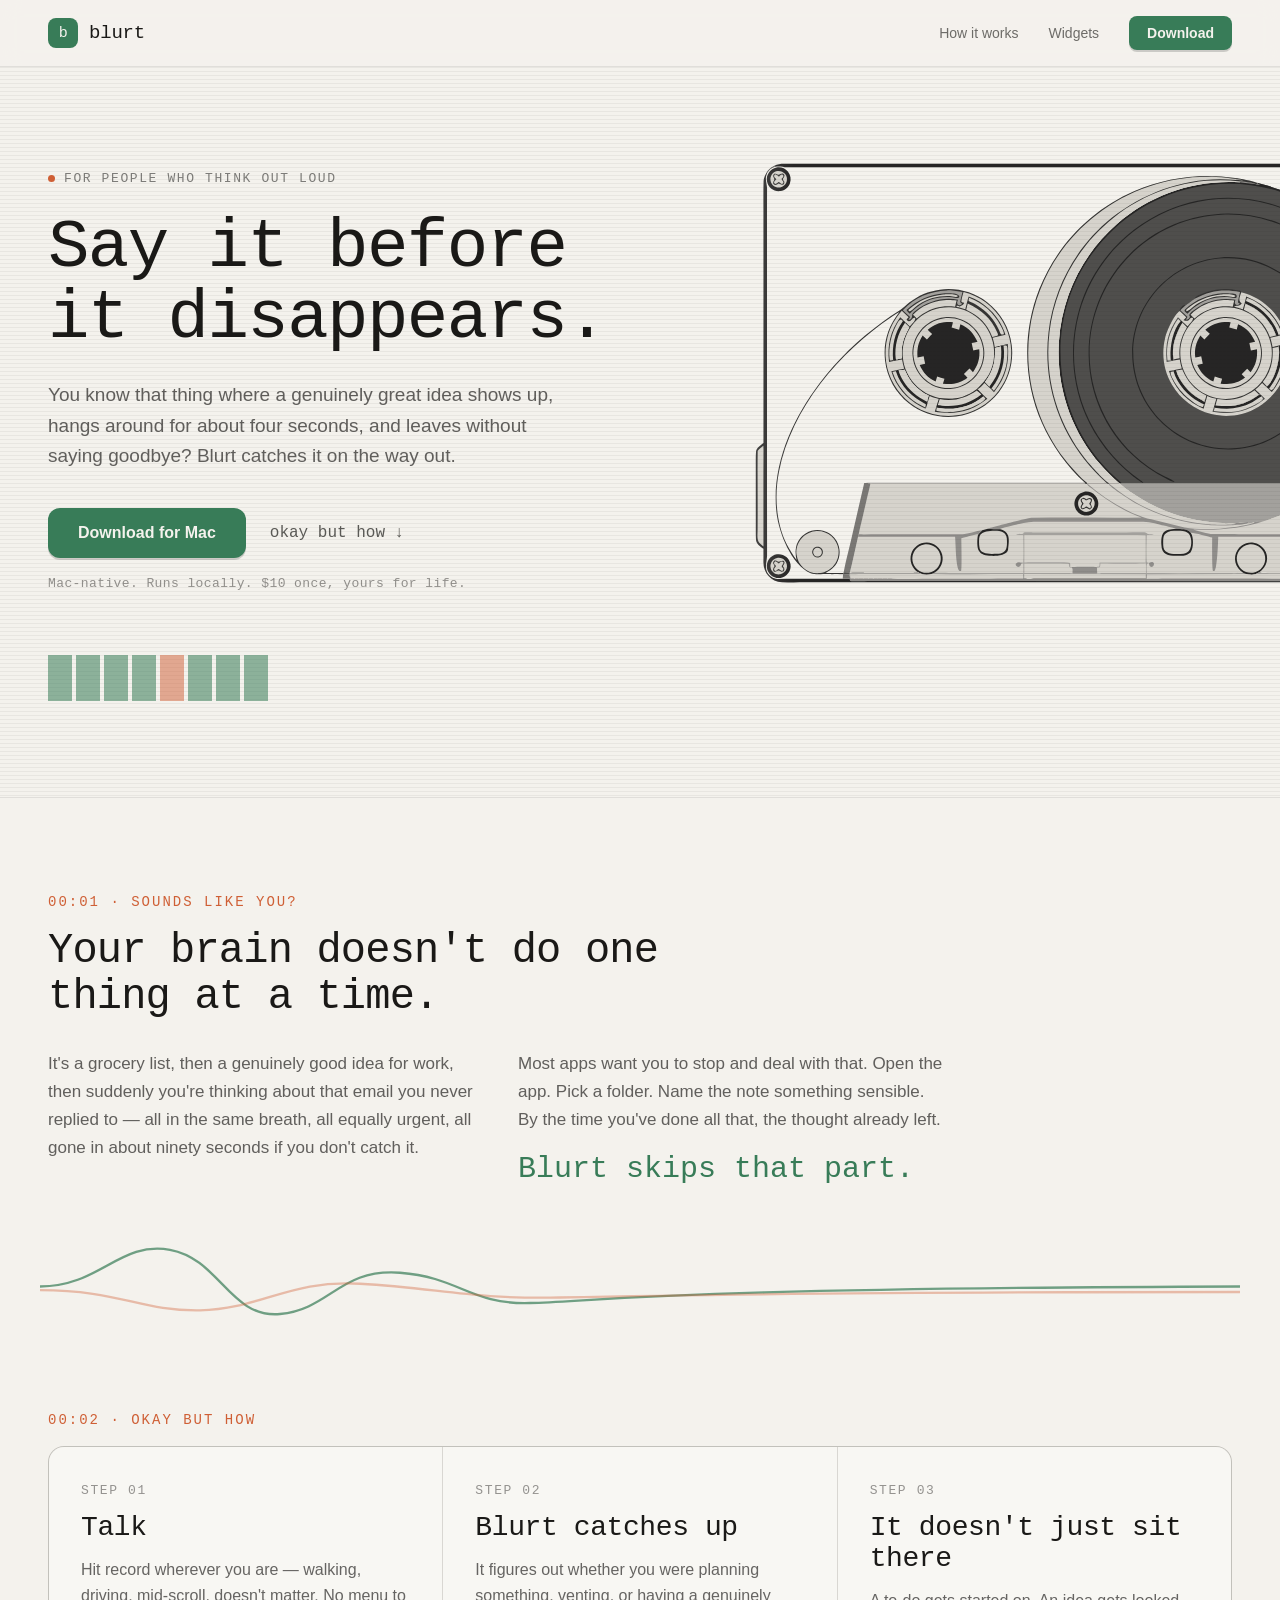
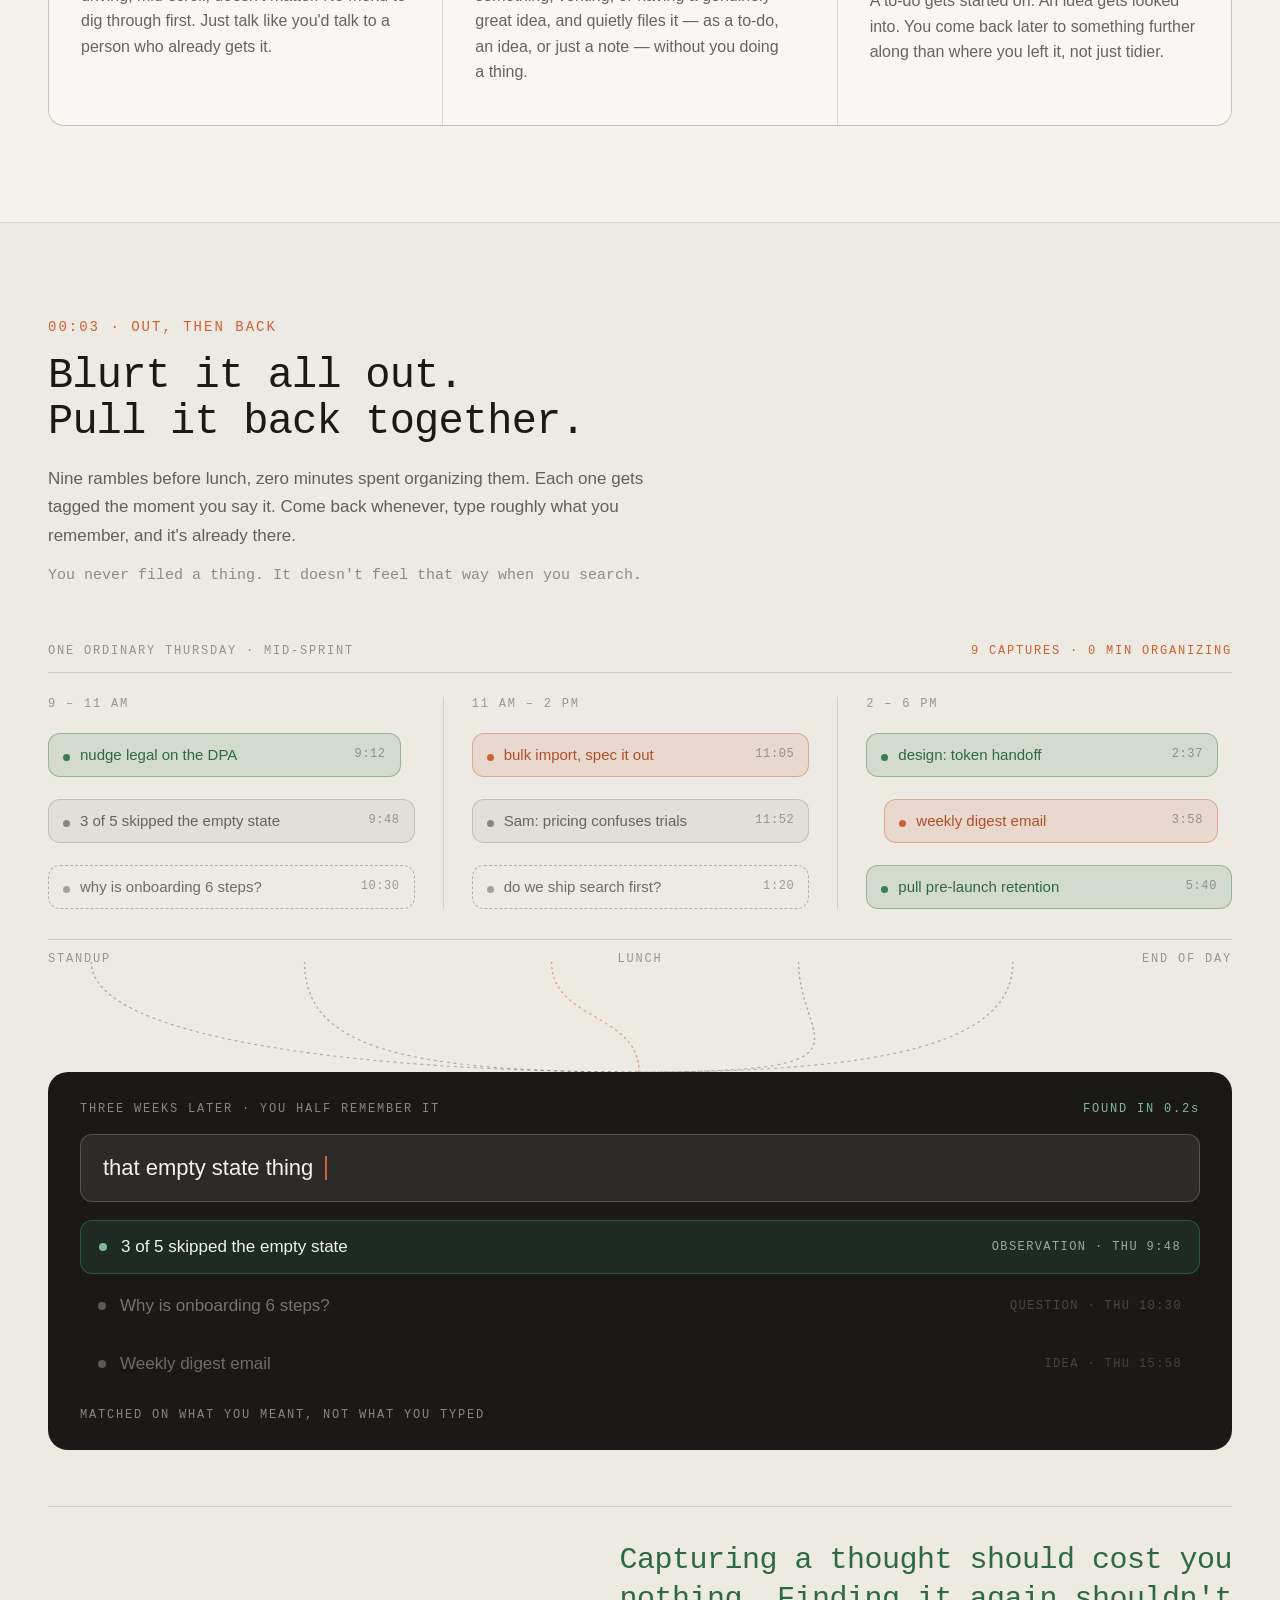
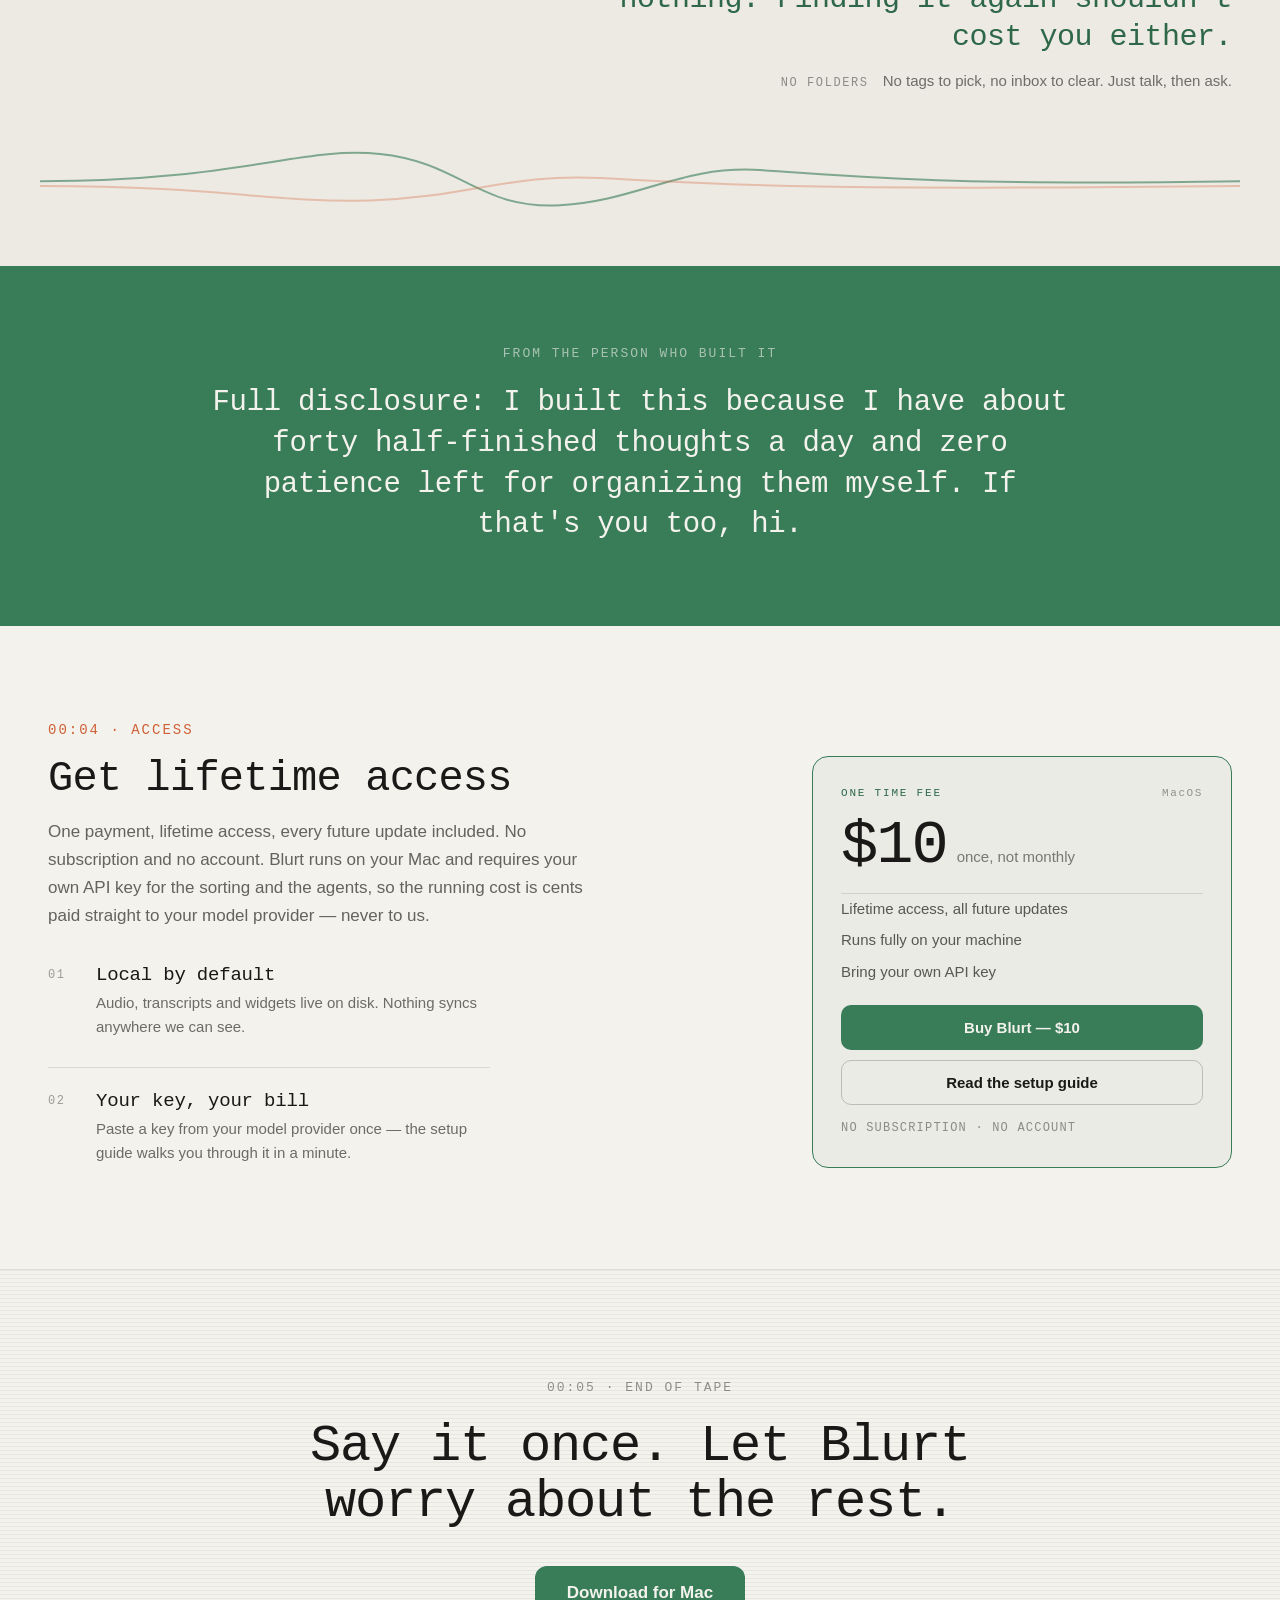
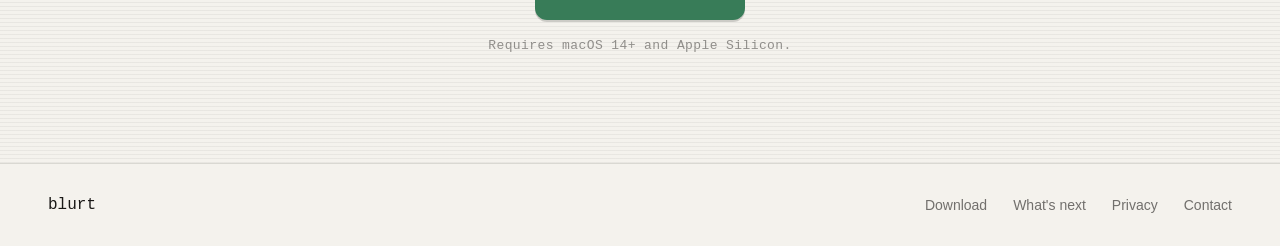
==== commit 91fdd197: "Update Blurt section 03 to the new "Out, then back" design Co-Authored-By: Claude Sonnet 5.5 <norepl" ====
--- a/blurt/index.html
+++ b/blurt/index.html
@@ -10,6 +10,7 @@
 a{color:#387C58;text-decoration:none}
 a:hover{color:#CF5F35}
 @keyframes blurtPulse{0%,100%{opacity:1}50%{opacity:.25}}
+@keyframes blurtBlink{0%,100%{opacity:1}50%{opacity:0}}
 @keyframes blurtBars{0%,100%{transform:scaleY(.35)}50%{transform:scaleY(1)}}
 </style>
 </head>
@@ -100,133 +101,50 @@
   </section>
 
   <section id="sorts" style="background:#EDEAE3;border-top:1px solid rgba(26,25,23,.09)">
-    <div style="max-width: 1200px; margin: 0 auto; padding: 96px 48px; padding-left: 48px; padding-right: 48px">
-      <div style="font-family:'American Typewriter','Rockwell','Courier New',serif;font-size:14px;font-weight:500;letter-spacing:2px;color:#CF5F35;margin-bottom:18px">00:03 · SO WHAT HAPPENS TO IT</div>
-      <h2 style="margin:0 0 14px;font-weight:500;font-family:'American Typewriter','Rockwell','Courier New',serif;font-size:42px;line-height:1.1;letter-spacing:-.8px;max-width:700px">One ramble in. Three kinds of thing out.</h2>
-      <p style="margin:0 0 52px;font-size:17px;line-height:1.65;color:rgba(26,25,23,.66);max-width:600px;text-wrap:pretty">You simply talk – blurt out whatever comes to your mind, and Blurt will understand, breakdown and organise all your thoughts in an actionable format.&nbsp;</p>
-
-      <div style="display:grid;grid-template-columns:104px minmax(0,1fr);gap:14px 28px;align-items:start">
-
-        <div style="padding-top:2px;font-family:'American Typewriter','Rockwell','Courier New',serif;font-size:12px;letter-spacing:1.6px;color:rgba(26,25,23,.42);line-height:1.5">01<br>TALK</div>
-        <div style="background:#1A1917;border-radius:16px;padding:26px 30px 28px;display:flex;flex-direction:column;gap:16px">
-          <div style="display:flex;align-items:center;justify-content:space-between">
-            <span style="font-family:'American Typewriter','Rockwell','Courier New',serif;font-size:12px;letter-spacing:1.8px;color:rgba(244,242,237,.5)">ONE RECORDING · 00:40 · UNEDITED</span>
-            <span style="display:flex;align-items:center;gap:7px;font-family:'American Typewriter','Rockwell','Courier New',serif;font-size:12px;letter-spacing:1.4px;color:#CF5F35"><span style="width:7px;height:7px;border-radius:50%;background:#CF5F35;animation:blurtPulse 1.8s ease-in-out infinite"></span>REC</span>
-          </div>
-          <p style="margin:0;font-size:17px;line-height:1.8;color:rgba(244,242,237,.82);text-wrap:pretty">"okay so — no wait, actually, <span style="color:#F4F2ED;border-bottom:2px solid rgba(56,124,88,.85)">the release notes thing, I keep forgetting</span>, I need to write those up before Friday — and <span style="color:#F4F2ED;border-bottom:2px solid rgba(56,124,88,.85)">I still owe Priya a reply, ugh</span>, and also, unrelated, <span style="color:#F4F2ED;border-bottom:2px solid rgba(207,95,53,.85)">I had a thought about the onboarding flow, what if instead of—</span> <span style="color:#F4F2ED;border-bottom:2px solid rgba(244,242,237,.4)">oh and the place on Grant St does the good coffee</span>"</p>
-          <div style="display:flex;align-items:center;justify-content:flex-end;gap:3px;height:28px"><span style="width:2px;flex:none;border-radius:1px;background:rgba(244,242,237,.42);height:38%;transform-origin:center;animation:blurtBars 1.15s ease-in-out 0.00s infinite"></span><span style="width:2px;flex:none;border-radius:1px;background:rgba(244,242,237,.42);height:62%;transform-origin:center;animation:blurtBars 1.28s ease-in-out 0.04s infinite"></span><span style="width:2px;flex:none;border-radius:1px;background:rgba(244,242,237,.42);height:88%;transform-origin:center;animation:blurtBars 1.41s ease-in-out 0.09s infinite"></span><span style="width:2px;flex:none;border-radius:1px;background:rgba(244,242,237,.42);height:54%;transform-origin:center;animation:blurtBars 1.54s ease-in-out 0.14s infinite"></span><span style="width:2px;flex:none;border-radius:1px;background:rgba(244,242,237,.42);height:72%;transform-origin:center;animation:blurtBars 1.67s ease-in-out 0.18s infinite"></span><span style="width:2px;flex:none;border-radius:1px;background:rgba(244,242,237,.42);height:100%;transform-origin:center;animation:blurtBars 1.80s ease-in-out 0.22s infinite"></span><span style="width:2px;flex:none;border-radius:1px;background:rgba(244,242,237,.42);height:46%;transform-origin:center;animation:blurtBars 1.93s ease-in-out 0.27s infinite"></span><span style="width:2px;flex:none;border-radius:1px;background:rgba(244,242,237,.42);height:80%;transform-origin:center;animation:blurtBars 1.15s ease-in-out 0.32s infinite"></span><span style="width:2px;flex:none;border-radius:1px;background:rgba(244,242,237,.42);height:58%;transform-origin:center;animation:blurtBars 1.28s ease-in-out 0.36s infinite"></span><span style="width:2px;flex:none;border-radius:1px;background:rgba(244,242,237,.42);height:94%;transform-origin:center;animation:blurtBars 1.41s ease-in-out 0.40s infinite"></span><span style="width:2px;flex:none;border-radius:1px;background:rgba(244,242,237,.42);height:42%;transform-origin:center;animation:blurtBars 1.54s ease-in-out 0.45s infinite"></span><span style="width:2px;flex:none;border-radius:1px;background:rgba(244,242,237,.42);height:68%;transform-origin:center;animation:blurtBars 1.67s ease-in-out 0.49s infinite"></span><span style="width:2px;flex:none;border-radius:1px;background:rgba(244,242,237,.42);height:86%;transform-origin:center;animation:blurtBars 1.80s ease-in-out 0.54s infinite"></span><span style="width:2px;flex:none;border-radius:1px;background:rgba(244,242,237,.42);height:50%;transform-origin:center;animation:blurtBars 1.93s ease-in-out 0.58s infinite"></span><span style="width:2px;flex:none;border-radius:1px;background:rgba(244,242,237,.42);height:76%;transform-origin:center;animation:blurtBars 1.15s ease-in-out 0.63s infinite"></span><span style="width:2px;flex:none;border-radius:1px;background:rgba(244,242,237,.42);height:64%;transform-origin:center;animation:blurtBars 1.28s ease-in-out 0.67s infinite"></span><span style="width:2px;flex:none;border-radius:1px;background:rgba(244,242,237,.42);height:90%;transform-origin:center;animation:blurtBars 1.41s ease-in-out 0.72s infinite"></span><span style="width:2px;flex:none;border-radius:1px;background:rgba(244,242,237,.42);height:48%;transform-origin:center;animation:blurtBars 1.54s ease-in-out 0.77s infinite"></span><span style="width:2px;flex:none;border-radius:1px;background:rgba(244,242,237,.42);height:70%;transform-origin:center;animation:blurtBars 1.67s ease-in-out 0.81s infinite"></span><span style="width:2px;flex:none;border-radius:1px;background:rgba(244,242,237,.42);height:56%;transform-origin:center;animation:blurtBars 1.80s ease-in-out 0.85s infinite"></span></div>
-        </div>
-
-        <div></div>
-        <svg viewBox="0 0 900 40" preserveAspectRatio="none" style="display:block;width:100%;height:40px" fill="none">
-          <path d="M450 0 L450 40" stroke="rgba(26,25,23,.3)" stroke-width="1.5" stroke-dasharray="4 5"></path>
-        </svg>
-
-        <div style="padding-top:2px;font-family:'American Typewriter','Rockwell','Courier New',serif;font-size:12px;letter-spacing:1.6px;color:rgba(26,25,23,.42);line-height:1.5">02<br>SPLIT</div>
-        <div style="display:flex;flex-direction:column;gap:12px">
-          <div style="display:flex;align-items:baseline;justify-content:space-between;gap:16px">
-            <p style="margin:0;font-size:16px;line-height:1.5;color:rgba(26,25,23,.72);max-width:560px;text-wrap:pretty">You didn't sort it as you spoke. You didn't have to. <span style="color:#1A1917;font-weight:590">One recording, four separate notes</span> — pulled apart for you.</p>
-            <span style="font-family:'American Typewriter','Rockwell','Courier New',serif;font-size:12px;letter-spacing:1.6px;color:#CF5F35;flex:none">4 NOTES FOUND</span>
-          </div>
-          <div style="display:flex;gap:3px;height:38px">
-            <div style="flex:28;border-radius:7px 3px 3px 7px;background:rgba(56,124,88,.16);border:1px solid rgba(56,124,88,.4);display:flex;align-items:center;padding:0 12px;overflow:hidden"><span style="font-size:13px;color:#2E6849;white-space:nowrap;overflow:hidden;text-overflow:ellipsis">write up release notes</span></div>
-            <div style="flex:22;border-radius:3px;background:rgba(56,124,88,.16);border:1px solid rgba(56,124,88,.4);display:flex;align-items:center;padding:0 12px;overflow:hidden"><span style="font-size:13px;color:#2E6849;white-space:nowrap;overflow:hidden;text-overflow:ellipsis">reply to Priya</span></div>
-            <div style="flex:30;border-radius:3px;background:rgba(207,95,53,.16);border:1px solid rgba(207,95,53,.4);display:flex;align-items:center;padding:0 12px;overflow:hidden"><span style="font-size:13px;color:#B24F28;white-space:nowrap;overflow:hidden;text-overflow:ellipsis">onboarding flow thought</span></div>
-            <div style="flex:20;border-radius:3px 7px 7px 3px;background:rgba(26,25,23,.06);border:1px solid rgba(26,25,23,.22);display:flex;align-items:center;padding:0 12px;overflow:hidden"><span style="font-size:13px;color:rgba(26,25,23,.6);white-space:nowrap;overflow:hidden;text-overflow:ellipsis">Grant St coffee</span></div>
-          </div>
-        </div>
-
-        <div></div>
-        <svg viewBox="0 0 900 104" preserveAspectRatio="none" style="display:block;width:100%;height:104px" fill="none">
-          <path d="M126 0 C126 52 150 52 150 104" stroke="rgba(56,124,88,.5)" stroke-width="1.5" stroke-dasharray="4 5"></path>
-          <path d="M351 0 C351 52 150 52 150 104" stroke="rgba(56,124,88,.5)" stroke-width="1.5" stroke-dasharray="4 5"></path>
-          <path d="M585 0 C585 52 450 52 450 104" stroke="rgba(207,95,53,.5)" stroke-width="1.5" stroke-dasharray="4 5"></path>
-          <path d="M810 0 C810 52 750 52 750 104" stroke="rgba(26,25,23,.3)" stroke-width="1.5" stroke-dasharray="4 5"></path>
-        </svg>
-
-        <div style="padding-top:2px;font-family:'American Typewriter','Rockwell','Courier New',serif;font-size:12px;letter-spacing:1.6px;color:rgba(26,25,23,.42);line-height:1.5">03<br>SORT</div>
-        <div style="display:grid;grid-template-columns:repeat(3,minmax(0,1fr));gap:24px">
-          <div style="display:flex;align-items:center;gap:10px;padding:0 0 12px;border-bottom:1.5px solid rgba(56,124,88,.55)">
-            <span style="width:8px;height:8px;border-radius:50%;background:#387C58;flex:none"></span>
-            <span style="font-family:'American Typewriter','Rockwell','Courier New',serif;font-size:17px;letter-spacing:.4px;color:#2E6849">To-Do</span>
-          </div>
-          <div style="display:flex;align-items:center;gap:10px;padding:0 0 12px;border-bottom:1.5px solid rgba(207,95,53,.55)">
-            <span style="width:8px;height:8px;border-radius:50%;background:#CF5F35;flex:none"></span>
-            <span style="font-family:'American Typewriter','Rockwell','Courier New',serif;font-size:17px;letter-spacing:.4px;color:#B24F28">Idea</span>
-          </div>
-          <div style="display:flex;align-items:center;gap:10px;padding:0 0 12px;border-bottom:1.5px solid rgba(26,25,23,.3)">
-            <span style="width:8px;height:8px;border-radius:50%;background:rgba(26,25,23,.5);flex:none"></span>
-            <span style="font-family:'American Typewriter','Rockwell','Courier New',serif;font-size:17px;letter-spacing:.4px;color:rgba(26,25,23,.65)">General</span>
-          </div>
-        </div>
-
-        <div></div>
-        <div style="display:grid;grid-template-columns:repeat(3,minmax(0,1fr));gap:24px">
-          <div style="display:flex;justify-content:center"><svg viewBox="0 0 40 68" style="display:block;width:40px;height:68px" fill="none"><path d="M20 0 L20 56" stroke="rgba(56,124,88,.5)" stroke-width="1.5" stroke-dasharray="4 5"></path><path d="M14 50 L20 58 L26 50" stroke="rgba(56,124,88,.75)" stroke-width="1.5"></path></svg></div>
-          <div style="display:flex;justify-content:center"><svg viewBox="0 0 40 68" style="display:block;width:40px;height:68px" fill="none"><path d="M20 0 L20 56" stroke="rgba(207,95,53,.5)" stroke-width="1.5" stroke-dasharray="4 5"></path><path d="M14 50 L20 58 L26 50" stroke="rgba(207,95,53,.75)" stroke-width="1.5"></path></svg></div>
-          <div style="display:flex;justify-content:center"><svg viewBox="0 0 40 68" style="display:block;width:40px;height:68px" fill="none"><path d="M20 0 L20 56" stroke="rgba(26,25,23,.28)" stroke-width="1.5" stroke-dasharray="4 5"></path><path d="M14 50 L20 58 L26 50" stroke="rgba(26,25,23,.4)" stroke-width="1.5"></path></svg></div>
-        </div>
-
-        <div style="padding-top:2px;font-family:'American Typewriter','Rockwell','Courier New',serif;font-size:12px;letter-spacing:1.6px;color:rgba(26,25,23,.42);line-height:1.5">04<br>TRACK</div>
-        <div style="display:grid;grid-template-columns:repeat(3,minmax(0,1fr));gap:24px;align-items:stretch">
-          <div style="background:#F8F7F3;border:1px solid rgba(26,25,23,.09);border-radius:14px;padding:20px 22px;display:flex;flex-direction:column;gap:14px;box-shadow:0 1px 2px rgba(26,25,23,.04)">
-            <span style="font-family:'American Typewriter','Rockwell','Courier New',serif;font-size:11px;letter-spacing:1.8px;color:rgba(26,25,23,.42)">TO-DO LIST</span>
-            <div style="display:flex;gap:11px;align-items:flex-start">
-              <span style="width:18px;height:18px;border-radius:5px;border:1.5px solid #387C58;flex:none;margin-top:2px"></span>
-              <span style="font-size:16px;font-weight:590;line-height:1.35">Write up release notes</span>
-            </div>
-            <div style="display:flex;gap:11px;align-items:flex-start">
-              <span style="width:18px;height:18px;border-radius:5px;border:1.5px solid #387C58;flex:none;margin-top:2px"></span>
-              <span style="font-size:16px;font-weight:590;line-height:1.35">Reply to Priya</span>
-            </div>
-            <span style="align-self:flex-start;font-family:'American Typewriter','Rockwell','Courier New',serif;font-size:12px;letter-spacing:1.2px;color:rgba(26,25,23,.45);margin-top:auto">2 FROM ONE RECORDING · DUE FRIDAY</span>
-          </div>
-          <div style="background:#F8F7F3;border:1px solid rgba(26,25,23,.09);border-radius:14px;padding:20px 22px;display:flex;flex-direction:column;gap:12px;box-shadow:0 1px 2px rgba(26,25,23,.04)">
-            <span style="font-family:'American Typewriter','Rockwell','Courier New',serif;font-size:11px;letter-spacing:1.8px;color:rgba(26,25,23,.42)">IDEA CARD</span>
-            <span style="font-size:16px;font-weight:590;line-height:1.35">Onboarding flow rethink</span>
-            <p style="margin:0;font-size:14px;line-height:1.55;color:rgba(26,25,23,.6)">What if the first run skipped setup entirely and just let people talk?</p>
-            <span style="align-self:flex-start;font-family:'American Typewriter','Rockwell','Courier New',serif;font-size:12px;letter-spacing:1.2px;color:rgba(26,25,23,.45);margin-top:auto">SUMMARISED FOR YOU</span>
-          </div>
-          <div style="background:#F8F7F3;border:1px solid rgba(26,25,23,.09);border-radius:14px;padding:20px 22px;display:flex;flex-direction:column;gap:12px;box-shadow:0 1px 2px rgba(26,25,23,.04)">
-            <span style="font-family:'American Typewriter','Rockwell','Courier New',serif;font-size:11px;letter-spacing:1.8px;color:rgba(26,25,23,.42)">NOTE</span>
-            <span style="font-size:16px;font-weight:590;line-height:1.35">Good coffee on Grant St</span>
-            <p style="margin:0;font-size:14px;line-height:1.55;color:rgba(26,25,23,.6)">Findable in three weeks. Not "Voice Memo 47."</p>
-            <span style="align-self:flex-start;font-family:'American Typewriter','Rockwell','Courier New',serif;font-size:12px;letter-spacing:1.2px;color:rgba(26,25,23,.45);margin-top:auto">FILED, SEARCHABLE</span>
-          </div>
-        </div>
-
-        <div></div>
-        <div style="display:grid;grid-template-columns:repeat(3,minmax(0,1fr));gap:24px">
-          <div style="display:flex;justify-content:center"><svg viewBox="0 0 40 68" style="display:block;width:40px;height:68px" fill="none"><path d="M20 0 L20 56" stroke="rgba(56,124,88,.5)" stroke-width="1.5" stroke-dasharray="4 5"></path><path d="M14 50 L20 58 L26 50" stroke="rgba(56,124,88,.75)" stroke-width="1.5"></path></svg></div>
-          <div style="display:flex;justify-content:center"><svg viewBox="0 0 40 68" style="display:block;width:40px;height:68px" fill="none"><path d="M20 0 L20 56" stroke="rgba(207,95,53,.5)" stroke-width="1.5" stroke-dasharray="4 5"></path><path d="M14 50 L20 58 L26 50" stroke="rgba(207,95,53,.75)" stroke-width="1.5"></path></svg></div>
-          <div></div>
-        </div>
-
-        <div style="padding-top:2px;font-family:'American Typewriter','Rockwell','Courier New',serif;font-size:12px;letter-spacing:1.6px;color:rgba(26,25,23,.42);line-height:1.5">05<br>ACT</div>
-        <div style="display:grid;grid-template-columns:repeat(3,minmax(0,1fr));gap:24px;align-items:stretch">
-          <div style="display:flex;flex-direction:column;gap:9px;padding-top:2px">
-            <span style="display:flex;align-items:center;gap:8px;font-family:'American Typewriter','Rockwell','Courier New',serif;font-size:11px;letter-spacing:1.8px;color:#2E6849"><span style="width: 6px; height: 6px; border-radius: 50%; background: rgb(56, 124, 88); animation: 2s ease-in-out 0s infinite normal none running blurtPulse;"></span>AGENT · SETTING REMINDER</span>
-            <span style="font-family:'American Typewriter','Rockwell','Courier New',serif;font-size:20px;font-weight:500;line-height:1.3;letter-spacing:-.2px">Reminder set</span>
-            <p style="margin:0;font-size:15px;line-height:1.6;color:rgba(26,25,23,.62);text-wrap:pretty">Blurt nudges you Thursday, before Friday turns into a problem. Drafting the notes for you is next on the list.</p>
-          </div>
-          <div style="display:flex;flex-direction:column;gap:9px;padding-top:2px">
-            <span style="display:flex;align-items:center;gap:8px;font-family:'American Typewriter','Rockwell','Courier New',serif;font-size:11px;letter-spacing:1.8px;color:#B24F28"><span style="width:6px;height:6px;border-radius:50%;background:#CF5F35;animation:blurtPulse 2s ease-in-out infinite"></span>AGENT · RESEARCHING</span>
-            <span style="font-family:'American Typewriter','Rockwell','Courier New',serif;font-size:20px;font-weight:500;line-height:1.3;letter-spacing:-.2px">Research, then a report</span>
-            <p style="margin:0;font-size:15px;line-height:1.6;color:rgba(26,25,23,.62);text-wrap:pretty">It reads around the idea and comes back with something real instead of a bullet point.</p>
-          </div>
-          <div style="display:flex;flex-direction:column;gap:9px;padding-top:2px">
-            <span style="font-family:'American Typewriter','Rockwell','Courier New',serif;font-size:11px;letter-spacing:1.8px;color:rgba(26,25,23,.4)">NO AGENT</span>
-            <span style="font-family:'American Typewriter','Rockwell','Courier New',serif;font-size:20px;font-weight:500;line-height:1.3;letter-spacing:-.2px;color:rgba(26,25,23,.75)">Nothing. On purpose.</span>
-            <p style="margin:0;font-size:15px;line-height:1.6;color:rgba(26,25,23,.55);text-wrap:pretty">Not every thought needs doing. Some just need somewhere to simmer.</p>
-          </div>
-        </div>
-      </div>
-
-      <div style="display:flex;flex-direction:column;align-items:flex-end;gap:18px;margin-top:56px;padding-top:34px;border-top:1px solid rgba(26,25,23,.14)">
-        <p style="margin:0;font-family:'American Typewriter','Rockwell','Courier New',serif;font-size:30px;font-weight:500;line-height:1.28;letter-spacing:-.5px;color:#2E6849;max-width:620px;margin-left:auto;text-align:right;text-wrap:pretty">Most apps would've stopped at a tidier version of that transcript. Blurt keeps going.</p>
-        <span style="display:flex;align-items:center;gap:12px">
-          <span style="font-family:'American Typewriter','Rockwell','Courier New',serif;font-size:12px;letter-spacing:1.6px;color:rgba(26,25,23,.45)">SOON</span>
-          <span style="font-size:15px;color:rgba(26,25,23,.6)">More widget types, more agents. This part's still growing.</span>
+    <div style="max-width:1200px;margin:0 auto;padding:96px 48px 40px">
+      <div style="font-family:'American Typewriter','Rockwell','Courier New',serif;font-size:14px;font-weight:500;letter-spacing:2px;color:#CF5F35;margin-bottom:18px">00:03 · OUT, THEN BACK</div>
+      <h2 style="margin:0 0 20px;font-weight:500;font-family:'American Typewriter','Rockwell','Courier New',serif;font-size:42px;line-height:1.1;letter-spacing:-.8px;max-width:760px;text-wrap:balance">Blurt it all out. Pull it back together.</h2>
+      <p style="margin:0 0 14px;font-size:17px;line-height:1.65;color:rgba(26,25,23,.66);max-width:600px;text-wrap:pretty">Nine rambles before lunch, zero minutes spent organizing them. Each one gets tagged the moment you say it. Come back whenever, type roughly what you remember, and it's already there.</p>
+      <p style="margin:0 0 56px;font-family:'American Typewriter','Rockwell','Courier New',serif;font-size:15px;line-height:1.6;color:rgba(26,25,23,.45)">You never filed a thing. It doesn't feel that way when you search.</p>
+
+      <div style="display:flex;align-items:baseline;justify-content:space-between;gap:16px;padding-bottom:14px;border-bottom:1px solid rgba(26,25,23,.16);margin-bottom:24px">
+        <span style="font-family:'American Typewriter','Rockwell','Courier New',serif;font-size:12px;letter-spacing:1.8px;color:rgba(26,25,23,.42)">ONE ORDINARY THURSDAY · MID-SPRINT</span>
+        <span style="font-family:'American Typewriter','Rockwell','Courier New',serif;font-size:12px;letter-spacing:1.8px;color:#CF5F35">9 CAPTURES · 0 MIN ORGANIZING</span>
+      </div>
+
+      <div style="display:grid;grid-template-columns:repeat(3,minmax(0,1fr))">
+        <div style="padding:0 28px 0 0px;display:flex;flex-direction:column;gap:22px"><span style="font-family:'American Typewriter','Rockwell','Courier New',serif;font-size:12px;letter-spacing:1.8px;color:rgba(26,25,23,.4)">9 – 11 AM</span><div style="display:flex;align-items:flex-start;gap:10px;padding:11px 14px;border-radius:12px;background:rgba(56,124,88,.14);border:1px solid rgba(56,124,88,.4);margin-right:14px"><span style="width:7px;height:7px;border-radius:50%;background:#387C58;flex:none;margin-top:9px"></span><span style="flex:1;font-size:15px;line-height:1.35;color:#2E6849">nudge legal on the DPA</span><span style="font-family:'American Typewriter','Rockwell','Courier New',serif;font-size:12px;letter-spacing:.6px;color:rgba(26,25,23,.38);flex:none;margin-top:2px">9:12</span></div><div style="display:flex;align-items:flex-start;gap:10px;padding:11px 14px;border-radius:12px;background:rgba(26,25,23,.05);border:1px solid rgba(26,25,23,.16);"><span style="width:7px;height:7px;border-radius:50%;background:rgba(26,25,23,.45);flex:none;margin-top:9px"></span><span style="flex:1;font-size:15px;line-height:1.35;color:rgba(26,25,23,.62)">3 of 5 skipped the empty state</span><span style="font-family:'American Typewriter','Rockwell','Courier New',serif;font-size:12px;letter-spacing:.6px;color:rgba(26,25,23,.38);flex:none;margin-top:2px">9:48</span></div><div style="display:flex;align-items:flex-start;gap:10px;padding:11px 14px;border-radius:12px;background:transparent;border:1px dashed rgba(26,25,23,.28);"><span style="width:7px;height:7px;border-radius:50%;background:rgba(26,25,23,.35);flex:none;margin-top:9px"></span><span style="flex:1;font-size:15px;line-height:1.35;color:rgba(26,25,23,.6)">why is onboarding 6 steps?</span><span style="font-family:'American Typewriter','Rockwell','Courier New',serif;font-size:12px;letter-spacing:.6px;color:rgba(26,25,23,.38);flex:none;margin-top:2px">10:30</span></div></div>
+        <div style="border-left:1px solid rgba(26,25,23,.12);padding:0 28px 0 28px;display:flex;flex-direction:column;gap:22px"><span style="font-family:'American Typewriter','Rockwell','Courier New',serif;font-size:12px;letter-spacing:1.8px;color:rgba(26,25,23,.4)">11 AM – 2 PM</span><div style="display:flex;align-items:flex-start;gap:10px;padding:11px 14px;border-radius:12px;background:rgba(207,95,53,.12);border:1px solid rgba(207,95,53,.42);"><span style="width:7px;height:7px;border-radius:50%;background:#CF5F35;flex:none;margin-top:9px"></span><span style="flex:1;font-size:15px;line-height:1.35;color:#B24F28">bulk import, spec it out</span><span style="font-family:'American Typewriter','Rockwell','Courier New',serif;font-size:12px;letter-spacing:.6px;color:rgba(26,25,23,.38);flex:none;margin-top:2px">11:05</span></div><div style="display:flex;align-items:flex-start;gap:10px;padding:11px 14px;border-radius:12px;background:rgba(26,25,23,.05);border:1px solid rgba(26,25,23,.16);"><span style="width:7px;height:7px;border-radius:50%;background:rgba(26,25,23,.45);flex:none;margin-top:9px"></span><span style="flex:1;font-size:15px;line-height:1.35;color:rgba(26,25,23,.62)">Sam: pricing confuses trials</span><span style="font-family:'American Typewriter','Rockwell','Courier New',serif;font-size:12px;letter-spacing:.6px;color:rgba(26,25,23,.38);flex:none;margin-top:2px">11:52</span></div><div style="display:flex;align-items:flex-start;gap:10px;padding:11px 14px;border-radius:12px;background:transparent;border:1px dashed rgba(26,25,23,.28);"><span style="width:7px;height:7px;border-radius:50%;background:rgba(26,25,23,.35);flex:none;margin-top:9px"></span><span style="flex:1;font-size:15px;line-height:1.35;color:rgba(26,25,23,.6)">do we ship search first?</span><span style="font-family:'American Typewriter','Rockwell','Courier New',serif;font-size:12px;letter-spacing:.6px;color:rgba(26,25,23,.38);flex:none;margin-top:2px">1:20</span></div></div>
+        <div style="border-left:1px solid rgba(26,25,23,.12);padding:0 0px 0 28px;display:flex;flex-direction:column;gap:22px"><span style="font-family:'American Typewriter','Rockwell','Courier New',serif;font-size:12px;letter-spacing:1.8px;color:rgba(26,25,23,.4)">2 – 6 PM</span><div style="display:flex;align-items:flex-start;gap:10px;padding:11px 14px;border-radius:12px;background:rgba(56,124,88,.14);border:1px solid rgba(56,124,88,.4);margin-right:14px"><span style="width:7px;height:7px;border-radius:50%;background:#387C58;flex:none;margin-top:9px"></span><span style="flex:1;font-size:15px;line-height:1.35;color:#2E6849">design: token handoff</span><span style="font-family:'American Typewriter','Rockwell','Courier New',serif;font-size:12px;letter-spacing:.6px;color:rgba(26,25,23,.38);flex:none;margin-top:2px">2:37</span></div><div style="display:flex;align-items:flex-start;gap:10px;padding:11px 14px;border-radius:12px;background:rgba(207,95,53,.12);border:1px solid rgba(207,95,53,.42);margin:0 14px 0 18px"><span style="width:7px;height:7px;border-radius:50%;background:#CF5F35;flex:none;margin-top:9px"></span><span style="flex:1;font-size:15px;line-height:1.35;color:#B24F28">weekly digest email</span><span style="font-family:'American Typewriter','Rockwell','Courier New',serif;font-size:12px;letter-spacing:.6px;color:rgba(26,25,23,.38);flex:none;margin-top:2px">3:58</span></div><div style="display:flex;align-items:flex-start;gap:10px;padding:11px 14px;border-radius:12px;background:rgba(56,124,88,.14);border:1px solid rgba(56,124,88,.4);"><span style="width:7px;height:7px;border-radius:50%;background:#387C58;flex:none;margin-top:9px"></span><span style="flex:1;font-size:15px;line-height:1.35;color:#2E6849">pull pre-launch retention</span><span style="font-family:'American Typewriter','Rockwell','Courier New',serif;font-size:12px;letter-spacing:.6px;color:rgba(26,25,23,.38);flex:none;margin-top:2px">5:40</span></div></div>
+      </div>
+
+      <div style="display:grid;grid-template-columns:repeat(3,1fr);margin-top:30px;padding-top:12px;border-top:1px solid rgba(26,25,23,.16);font-family:'American Typewriter','Rockwell','Courier New',serif;font-size:12px;letter-spacing:1.8px;color:rgba(26,25,23,.4)">
+        <span>STANDUP</span><span style="text-align:center">LUNCH</span><span style="text-align:right">END OF DAY</span>
+      </div>
+      <svg viewBox="0 0 1232 150" preserveAspectRatio="none" style="display:block;width:100%;height:110px;margin-top:-4px" fill="none"><path d="M45 0 C45 110 355 150 615 150" stroke="rgba(26,25,23,.3)" stroke-width="1.5" stroke-dasharray="2 5" stroke-linecap="round"></path><path d="M267 0 C267 110 355 150 615 150" stroke="rgba(26,25,23,.3)" stroke-width="1.5" stroke-dasharray="2 5" stroke-linecap="round"></path><path d="M524 0 C524 80 615 70 615 150" stroke="rgba(207,95,53,.5)" stroke-width="1.5" stroke-dasharray="2 5" stroke-linecap="round"></path><path d="M781 0 C781 110 875 150 615 150" stroke="rgba(26,25,23,.3)" stroke-width="1.5" stroke-dasharray="2 5" stroke-linecap="round"></path><path d="M1004 0 C1004 110 875 150 615 150" stroke="rgba(26,25,23,.3)" stroke-width="1.5" stroke-dasharray="2 5" stroke-linecap="round"></path></svg>
+
+      <div style="background:#1A1917;border-radius:20px;padding:30px 32px 28px;display:flex;flex-direction:column;gap:18px">
+        <div style="display:flex;align-items:center;justify-content:space-between;gap:16px">
+          <span style="font-family:'American Typewriter','Rockwell','Courier New',serif;font-size:12px;letter-spacing:1.8px;color:rgba(244,242,237,.5)">THREE WEEKS LATER · YOU HALF REMEMBER IT</span>
+          <span style="font-family:'American Typewriter','Rockwell','Courier New',serif;font-size:12px;letter-spacing:1.8px;color:#7FB895">FOUND IN 0.2s</span>
+        </div>
+        <div style="display:flex;align-items:center;gap:6px;padding:20px 22px;border-radius:12px;background:#2C2B29;border:1px solid rgba(244,242,237,.2);font-size:22px;color:#F4F2ED">
+          <span>that empty state thing</span>
+          <span style="width:2px;height:24px;background:#CF5F35;margin-left:6px;animation:blurtBlink 1.1s step-end infinite"></span>
+        </div>
+        <div style="display:flex;flex-direction:column;gap:6px">
+          <div style="display:flex;align-items:center;gap:14px;padding:16px 18px;border-radius:12px;background:#1F2A24;border:1px solid rgba(56,124,88,.55)"><span style="width:8px;height:8px;border-radius:50%;background:#7FB895;flex:none"></span><span style="flex:1;font-size:17px;color:#F4F2ED">3 of 5 skipped the empty state</span><span style="font-family:'American Typewriter','Rockwell','Courier New',serif;font-size:12px;letter-spacing:1.4px;color:rgba(244,242,237,.62)">OBSERVATION · THU 9:48</span></div>
+          <div style="display:flex;align-items:center;gap:14px;padding:16px 18px;border-radius:12px;"><span style="width:8px;height:8px;border-radius:50%;background:rgba(244,242,237,.3);flex:none"></span><span style="flex:1;font-size:17px;color:rgba(244,242,237,.42)">Why is onboarding 6 steps?</span><span style="font-family:'American Typewriter','Rockwell','Courier New',serif;font-size:12px;letter-spacing:1.4px;color:rgba(244,242,237,.22)">QUESTION · THU 10:30</span></div>
+          <div style="display:flex;align-items:center;gap:14px;padding:16px 18px;border-radius:12px;"><span style="width:8px;height:8px;border-radius:50%;background:rgba(244,242,237,.3);flex:none"></span><span style="flex:1;font-size:17px;color:rgba(244,242,237,.38)">Weekly digest email</span><span style="font-family:'American Typewriter','Rockwell','Courier New',serif;font-size:12px;letter-spacing:1.4px;color:rgba(244,242,237,.2)">IDEA · THU 15:58</span></div>
+        </div>
+        <span style="font-family:'American Typewriter','Rockwell','Courier New',serif;font-size:12px;letter-spacing:1.8px;color:rgba(244,242,237,.5)">MATCHED ON WHAT YOU MEANT, NOT WHAT YOU TYPED</span>
+      </div>
+
+      <div style="display:flex;flex-direction:column;align-items:flex-end;gap:16px;margin-top:56px;padding-top:34px;border-top:1px solid rgba(26,25,23,.14)">
+        <p style="margin:0;font-family:'American Typewriter','Rockwell','Courier New',serif;font-size:30px;font-weight:500;line-height:1.28;letter-spacing:-.5px;color:#2E6849;max-width:660px;text-align:right;text-wrap:pretty">Capturing a thought should cost you nothing. Finding it again shouldn't cost you either.</p>
+        <span style="display:flex;align-items:baseline;gap:14px;flex-wrap:wrap;justify-content:flex-end">
+          <span style="font-family:'American Typewriter','Rockwell','Courier New',serif;font-size:12px;letter-spacing:1.6px;color:rgba(26,25,23,.45)">NO FOLDERS</span>
+          <span style="font-size:15px;color:rgba(26,25,23,.6)">No tags to pick, no inbox to clear. Just talk, then ask.</span>
         </span>
       </div>
     </div>
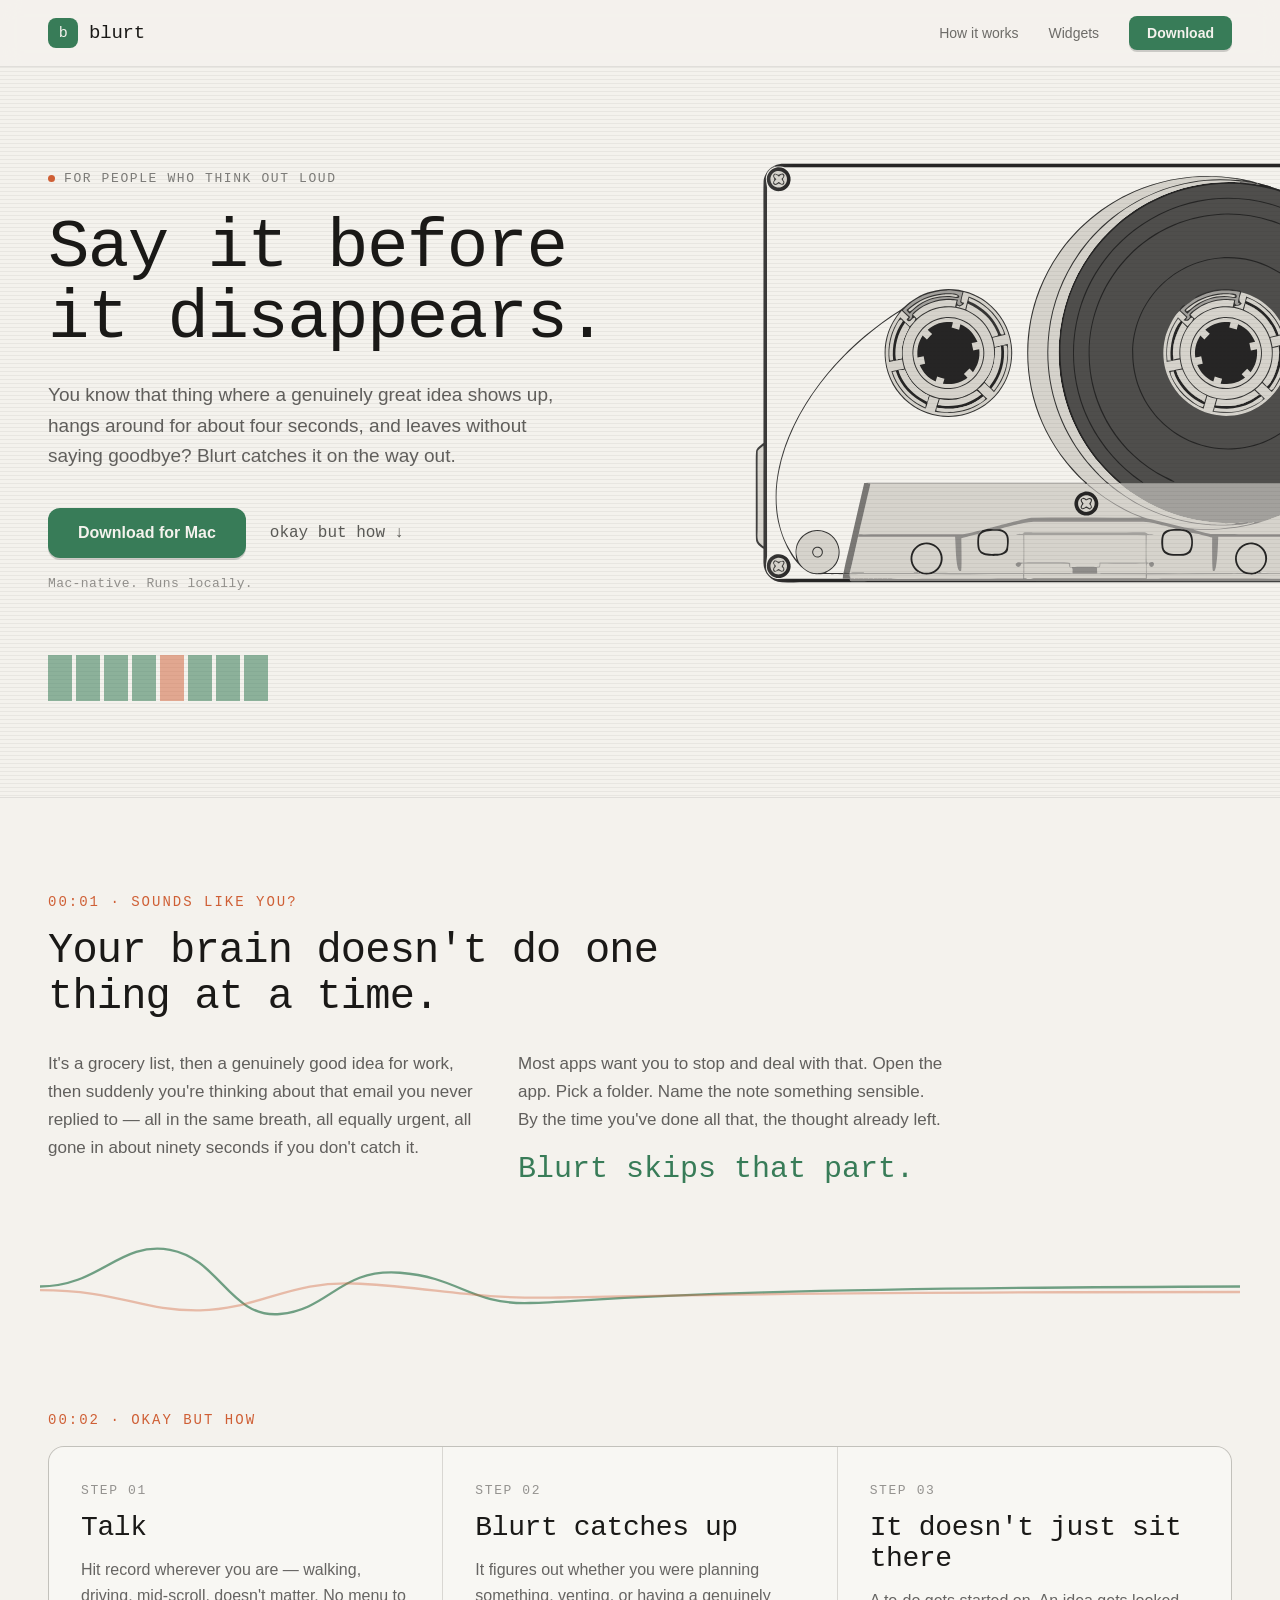
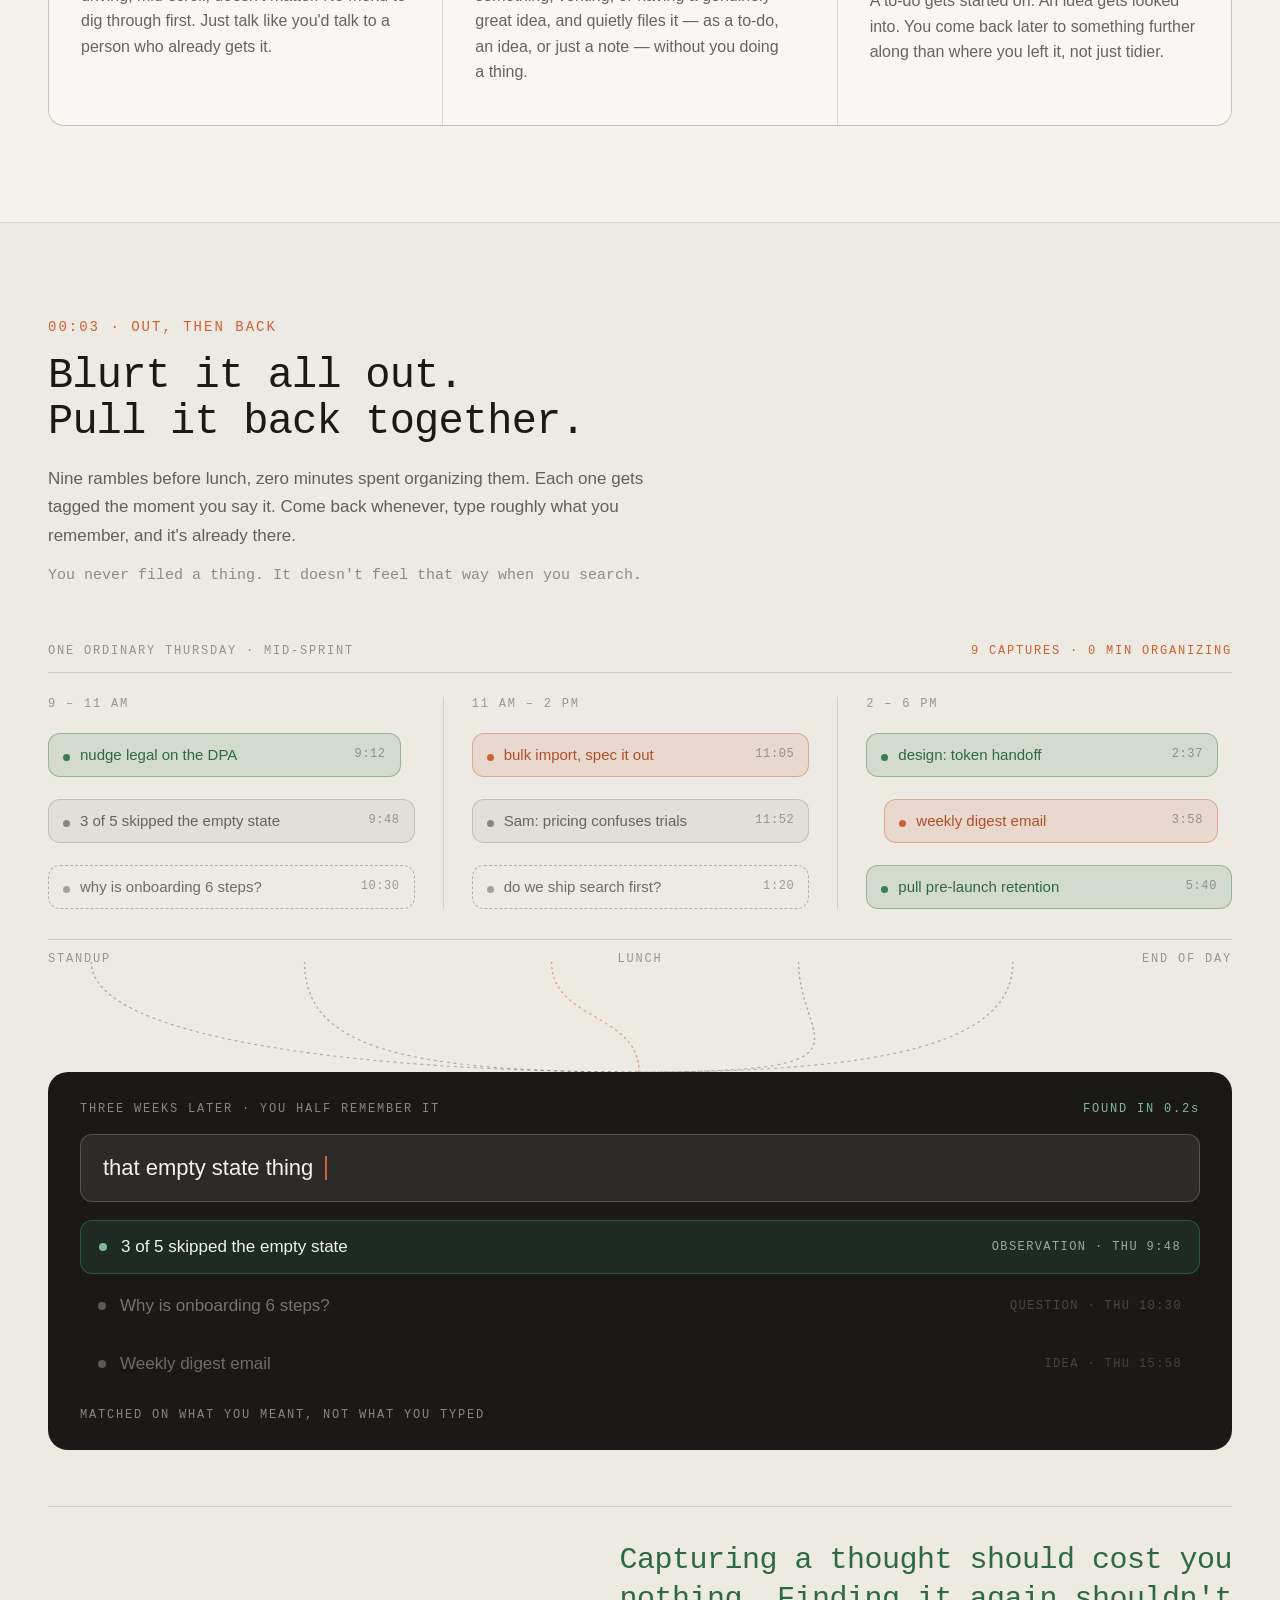
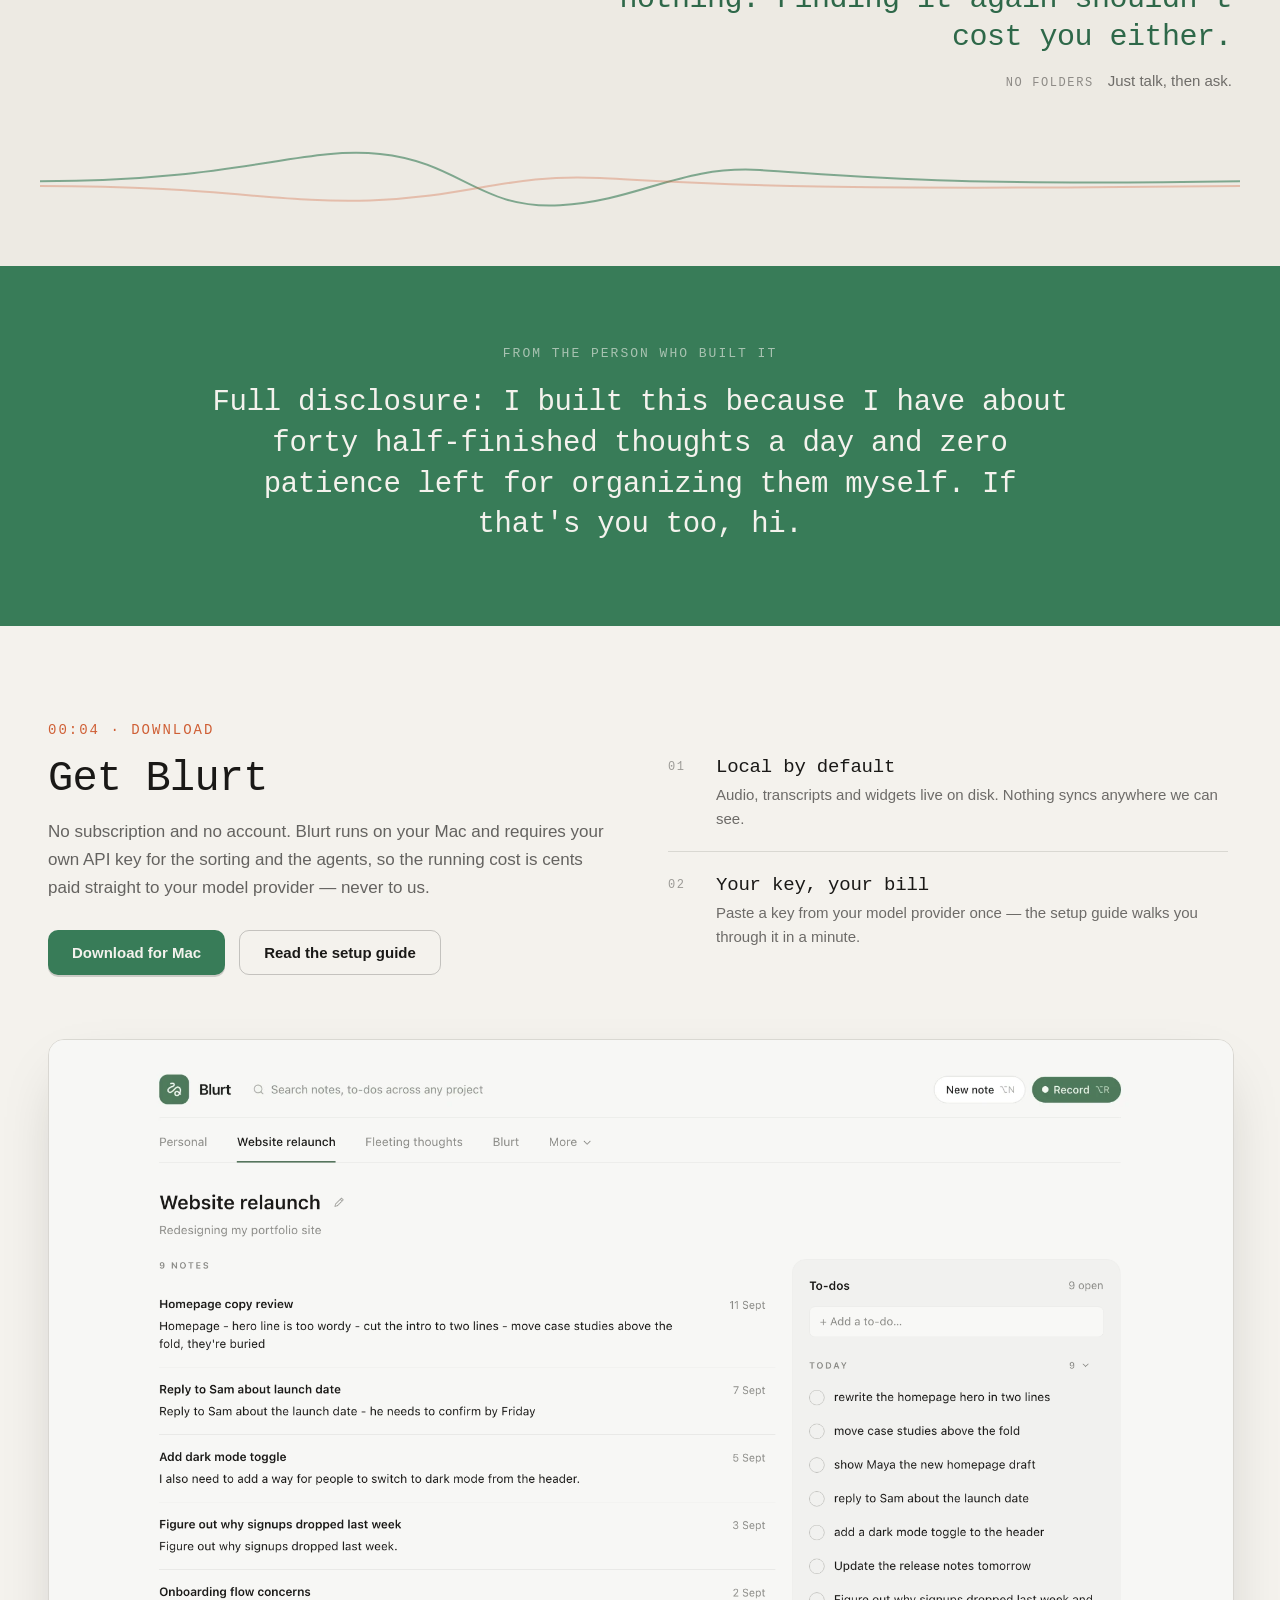
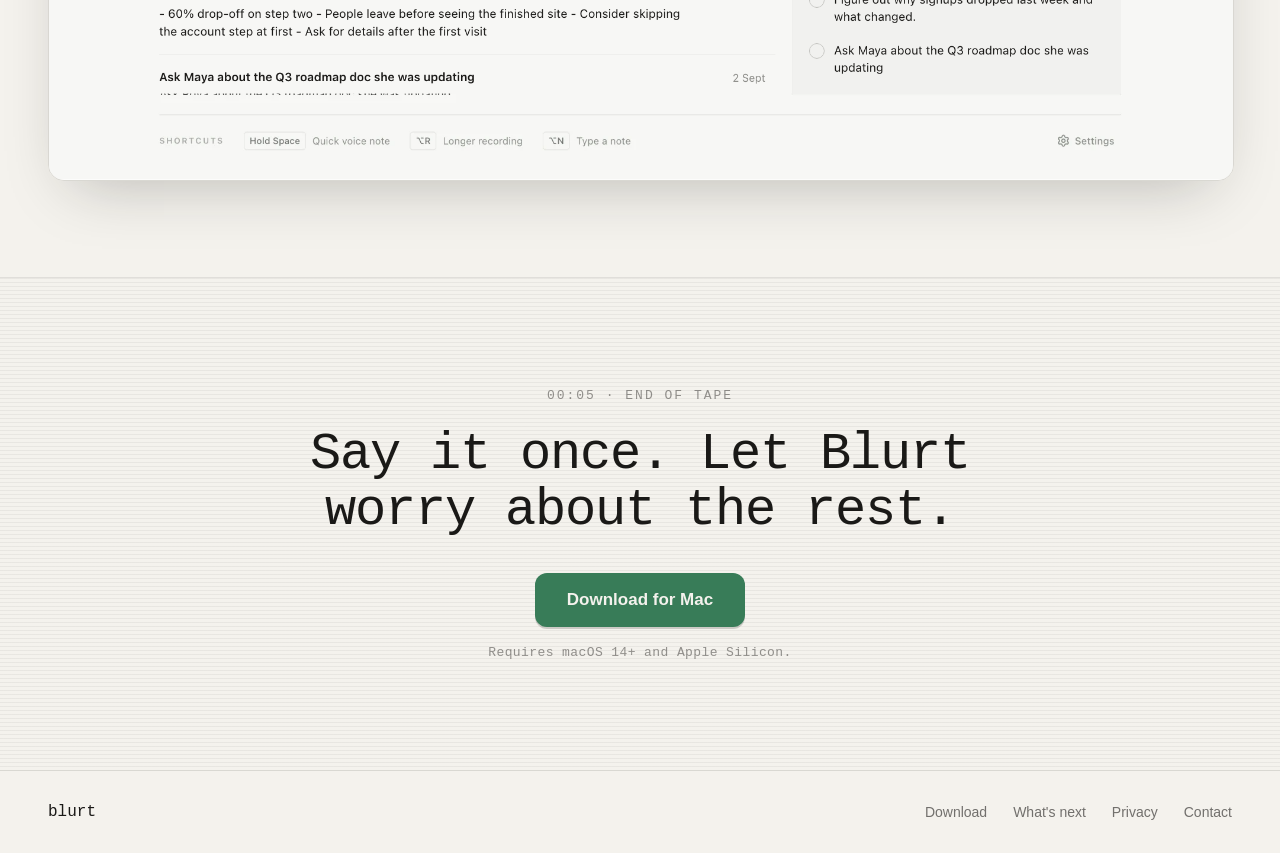
==== commit 082fcbd6: "Simplify Blurt page to a download, add app screenshot Remove the $10 pricing card and lifetime-acces" ====
--- a/blurt/index.html
+++ b/blurt/index.html
@@ -45,7 +45,7 @@
           <a href="#download" style="padding: 16px 30px; border-radius: 12px; background: #387C58; color: #F4F2ED; font-size: 16px; font-weight: 600; box-shadow: 0px 2px 0px 0px #1A19172E">Download for Mac</a>
           <a href="#how" style="font-family:'American Typewriter','Rockwell','Courier New',serif;font-size:16px;color:rgba(26,25,23,.7)">okay but how ↓</a>
         </div>
-        <p style="margin:18px 0 0;font-family:'American Typewriter','Rockwell','Courier New',serif;font-size:13px;letter-spacing:.4px;color:rgba(26,25,23,.45)">Mac-native. Runs locally. $10 once, yours for life.</p>
+        <p style="margin:18px 0 0;font-family:'American Typewriter','Rockwell','Courier New',serif;font-size:13px;letter-spacing:.4px;color:rgba(26,25,23,.45)">Mac-native. Runs locally.</p>
       </div>
       <div style="display:flex;align-items:center;gap:4px;height:46px;margin-top:64px;width:220px">
         <span style="flex:1;background:#387C58;opacity:.55;height:100%;transform-origin:center;animation:blurtBars 1.4s ease-in-out infinite"></span>
@@ -144,7 +144,7 @@
         <p style="margin:0;font-family:'American Typewriter','Rockwell','Courier New',serif;font-size:30px;font-weight:500;line-height:1.28;letter-spacing:-.5px;color:#2E6849;max-width:660px;text-align:right;text-wrap:pretty">Capturing a thought should cost you nothing. Finding it again shouldn't cost you either.</p>
         <span style="display:flex;align-items:baseline;gap:14px;flex-wrap:wrap;justify-content:flex-end">
           <span style="font-family:'American Typewriter','Rockwell','Courier New',serif;font-size:12px;letter-spacing:1.6px;color:rgba(26,25,23,.45)">NO FOLDERS</span>
-          <span style="font-size:15px;color:rgba(26,25,23,.6)">No tags to pick, no inbox to clear. Just talk, then ask.</span>
+          <span style="font-size:15px;color:rgba(26,25,23,.6)">Just talk, then ask.</span>
         </span>
       </div>
     </div>
@@ -163,50 +163,35 @@
     </div>
   </section>
 
-  <section id="buy" style="max-width:1200px;margin:0 auto;padding:96px 48px">
-    <div style="font-family:'American Typewriter','Rockwell','Courier New',serif;font-size:14px;font-weight:500;letter-spacing:2px;color:#CF5F35;margin-bottom:18px">00:04 · ACCESS</div>
-    <div style="display:grid;grid-template-columns:minmax(0,1fr) minmax(0,420px);gap:56px;align-items:start">
+  <section id="get" style="max-width:1200px;margin:0 auto;padding:96px 48px">
+    <div style="font-family:'American Typewriter','Rockwell','Courier New',serif;font-size:14px;font-weight:500;letter-spacing:2px;color:#CF5F35;margin-bottom:18px">00:04 · DOWNLOAD</div>
+    <div style="display:grid;grid-template-columns:repeat(auto-fit,minmax(300px,1fr));gap:56px;align-items:start">
       <div>
-        <h2 style="margin:0 0 16px;font-family:'American Typewriter','Rockwell','Courier New',serif;font-size:42px;line-height:1.1;letter-spacing:-.8px;font-weight:500;max-width:600px">Get lifetime access</h2>
-        <p style="margin:0 0 34px;font-size:17px;line-height:1.65;color:rgba(26,25,23,.66);max-width:560px;text-wrap:pretty">One payment, lifetime access, every future update included. No subscription and no account. Blurt runs on your Mac and requires your own API key for the sorting and the agents, so the running cost is cents paid straight to your model provider — never to us.</p>
-        <div style="display: grid; gap: 22px; max-width: 560px; width: 442px; height: 209px">
-          <div style="display:flex;gap:14px;align-items:flex-start;padding-bottom:20px;border-bottom:1px solid rgba(26,25,23,.12)">
-            <span style="font-family:'American Typewriter','Rockwell','Courier New',serif;font-size:12px;letter-spacing:1.6px;color:rgba(26,25,23,.4);flex:none;padding-top:4px;width:34px">01</span>
-            <div>
-              <span style="display:block;font-family:'American Typewriter','Rockwell','Courier New',serif;font-size:19px;font-weight:500;letter-spacing:-.2px;margin-bottom:5px">Local by default</span>
-              <span style="font-size:15px;line-height:1.6;color:rgba(26,25,23,.62)">Audio, transcripts and widgets live on disk. Nothing syncs anywhere we can see.</span>
-            </div>
+        <h2 style="margin:0 0 16px;font-family:'American Typewriter','Rockwell','Courier New',serif;font-size:42px;line-height:1.1;letter-spacing:-.8px;font-weight:500;max-width:600px">Get Blurt</h2>
+        <p style="margin:0 0 28px;font-size:17px;line-height:1.65;color:rgba(26,25,23,.66);max-width:560px;text-wrap:pretty">No subscription and no account. Blurt runs on your Mac and requires your own API key for the sorting and the agents, so the running cost is cents paid straight to your model provider — never to us.</p>
+        <div style="display:flex;align-items:center;gap:14px;flex-wrap:wrap">
+          <a href="#download" style="padding:14px 24px;border-radius:10px;background:#387C58;color:#F4F2ED;font-size:15px;font-weight:600;text-align:center;box-shadow:0 2px 0 rgba(26,25,23,.18)">Download for Mac</a>
+          <a href="#setup" style="padding:13px 24px;border-radius:10px;border:1px solid rgba(26,25,23,.22);color:#1A1917;font-size:15px;font-weight:590;text-align:center">Read the setup guide</a>
+        </div>
+      </div>
+      <div style="display:grid;gap:22px;max-width:560px">
+        <div style="display:flex;gap:14px;align-items:flex-start;padding-bottom:20px;border-bottom:1px solid rgba(26,25,23,.12)">
+          <span style="font-family:'American Typewriter','Rockwell','Courier New',serif;font-size:12px;letter-spacing:1.6px;color:rgba(26,25,23,.4);flex:none;padding-top:4px;width:34px">01</span>
+          <div>
+            <span style="display:block;font-family:'American Typewriter','Rockwell','Courier New',serif;font-size:19px;font-weight:500;letter-spacing:-.2px;margin-bottom:5px">Local by default</span>
+            <span style="font-size:15px;line-height:1.6;color:rgba(26,25,23,.62)">Audio, transcripts and widgets live on disk. Nothing syncs anywhere we can see.</span>
           </div>
-          <div style="display:flex;gap:14px;align-items:flex-start">
-            <span style="font-family:'American Typewriter','Rockwell','Courier New',serif;font-size:12px;letter-spacing:1.6px;color:rgba(26,25,23,.4);flex:none;padding-top:4px;width:34px">02</span>
-            <div>
-              <span style="display:block;font-family:'American Typewriter','Rockwell','Courier New',serif;font-size:19px;font-weight:500;letter-spacing:-.2px;margin-bottom:5px">Your key, your bill</span>
-              <span style="font-size:15px;line-height:1.6;color:rgba(26,25,23,.62)">Paste a key from your model provider once — the setup guide walks you through it in a minute.</span>
-            </div>
+        </div>
+        <div style="display:flex;gap:14px;align-items:flex-start">
+          <span style="font-family:'American Typewriter','Rockwell','Courier New',serif;font-size:12px;letter-spacing:1.6px;color:rgba(26,25,23,.4);flex:none;padding-top:4px;width:34px">02</span>
+          <div>
+            <span style="display:block;font-family:'American Typewriter','Rockwell','Courier New',serif;font-size:19px;font-weight:500;letter-spacing:-.2px;margin-bottom:5px">Your key, your bill</span>
+            <span style="font-size:15px;line-height:1.6;color:rgba(26,25,23,.62)">Paste a key from your model provider once — the setup guide walks you through it in a minute.</span>
           </div>
         </div>
       </div>
-      <div style="border:1.5px solid #387C58;border-radius:16px;padding:30px 28px 32px;background:rgba(56,124,88,.06);display:flex;flex-direction:column;gap:16px">
-        <div style="display:flex;align-items:center;justify-content:space-between;gap:12px">
-          <span style="font-family:'American Typewriter','Rockwell','Courier New',serif;font-size:11px;letter-spacing:1.8px;color:#2E6849">ONE TIME FEE</span>
-          <span style="font-family:'American Typewriter','Rockwell','Courier New',serif;font-size:11px;letter-spacing:1.6px;color:rgba(26,25,23,.42)">MacOS</span>
-        </div>
-        <div style="display:flex;align-items:baseline;gap:10px">
-          <span style="font-family:'American Typewriter','Rockwell','Courier New',serif;font-size:62px;font-weight:500;line-height:1;letter-spacing:-2px">$10</span>
-          <span style="font-size:15px;color:rgba(26,25,23,.55)">once, not monthly</span>
-        </div>
-        <div style="display:grid;gap:9px;padding-top:4px;border-top:1px solid rgba(26,25,23,.12)">
-          <span style="font-size:15px;line-height:1.5;color:rgba(26,25,23,.7)">Lifetime access, all future updates</span>
-          <span style="font-size:15px;line-height:1.5;color:rgba(26,25,23,.7)">Runs fully on your machine</span>
-          <span style="font-size:15px;line-height:1.5;color:rgba(26,25,23,.7)">Bring your own API key</span>
-        </div>
-        <div style="display:flex;flex-direction:column;gap:10px;margin-top:6px">
-          <a href="#download" style="padding:14px 24px;border-radius:10px;background:#387C58;color:#F4F2ED;font-size:15px;font-weight:600;text-align:center">Buy Blurt — $10</a>
-          <a href="#setup" style="padding:13px 24px;border-radius:10px;border:1px solid rgba(26,25,23,.22);color:#1A1917;font-size:15px;font-weight:590;text-align:center">Read the setup guide</a>
-        </div>
-        <span style="font-family:'American Typewriter','Rockwell','Courier New',serif;font-size:12px;letter-spacing:1.2px;color:rgba(26,25,23,.45)">NO SUBSCRIPTION · NO ACCOUNT</span>
-      </div>
-    </div>
+    </div>
+    <img src="/blurt/app-screenshot.png" alt="The Blurt app showing a project with its notes and a to-do list" width="2000" height="1250" style="display:block;width:100%;height:auto;margin-top:64px;border-radius:16px;border:1px solid rgba(26,25,23,.12);box-shadow:0 24px 60px -24px rgba(26,25,23,.28)">
   </section>
 
   <section id="download" style="position:relative;overflow:hidden;border-top:1px solid rgba(26,25,23,.09)">
